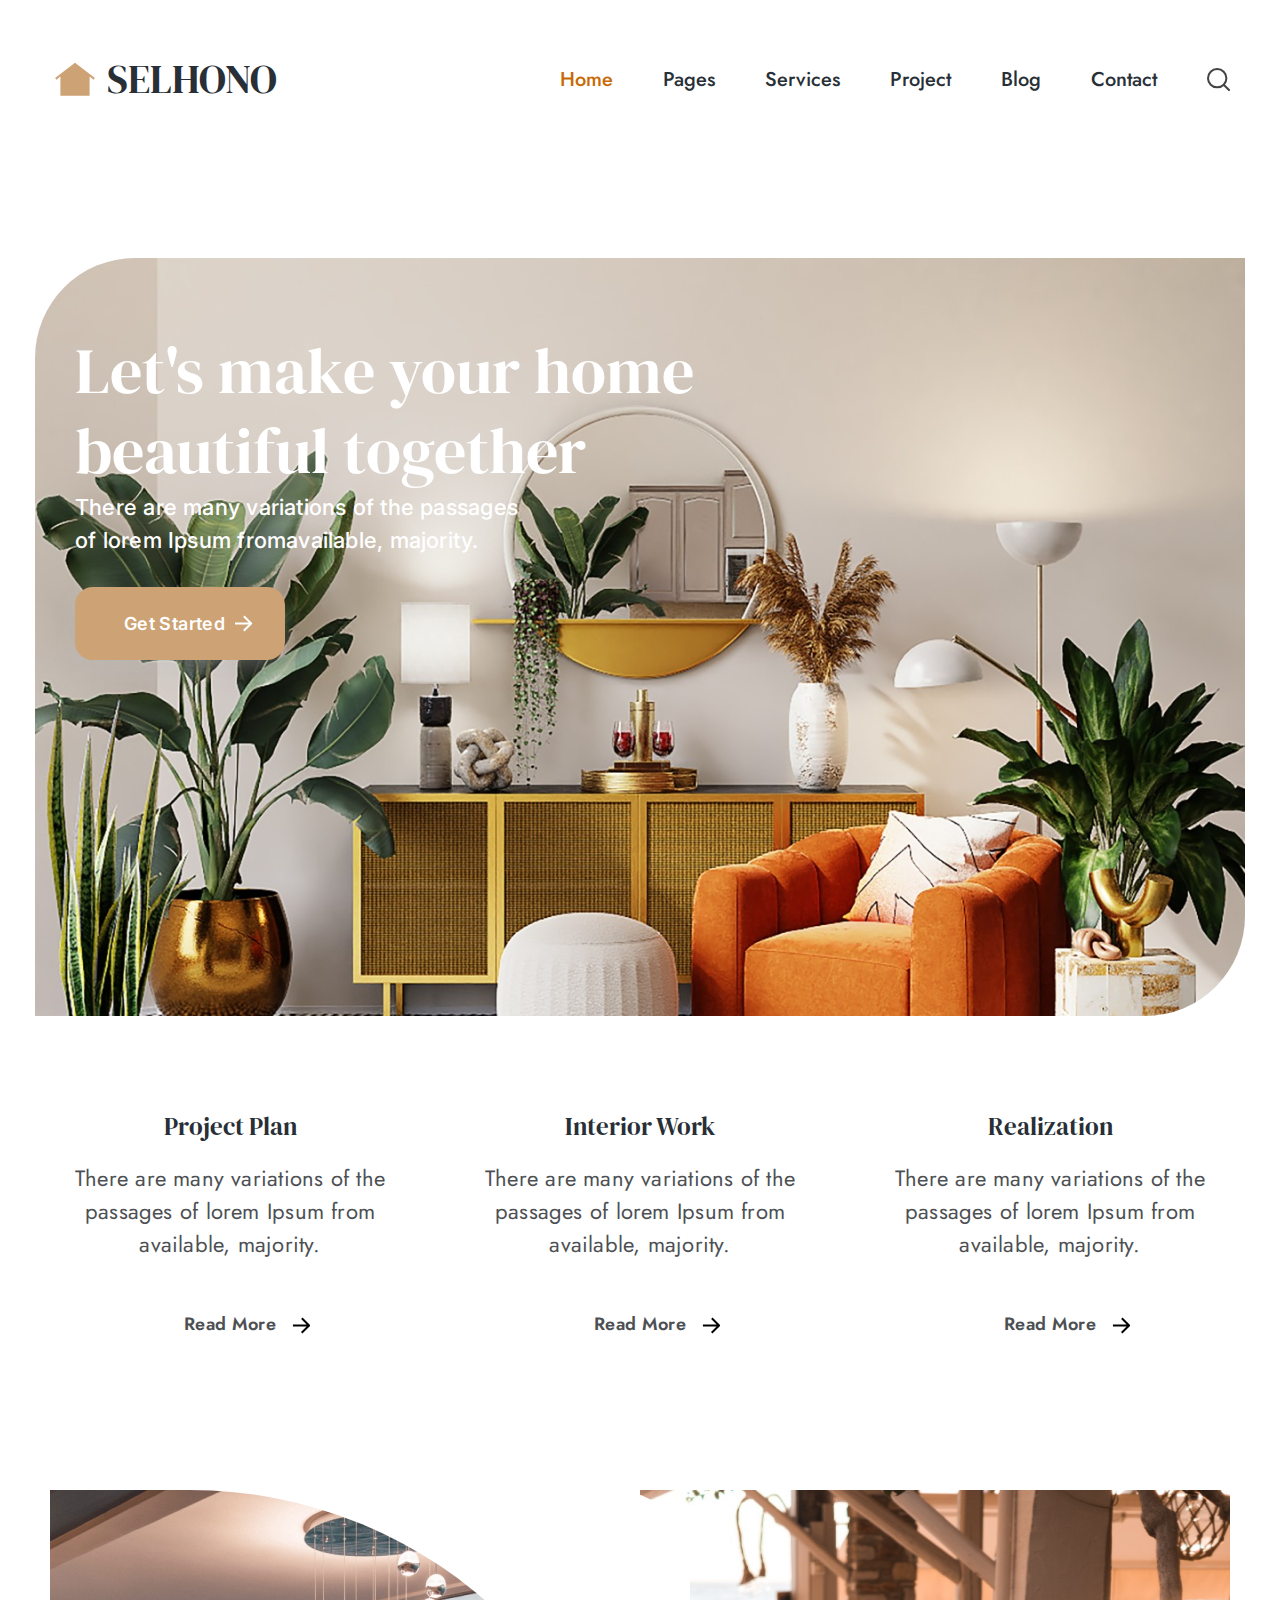
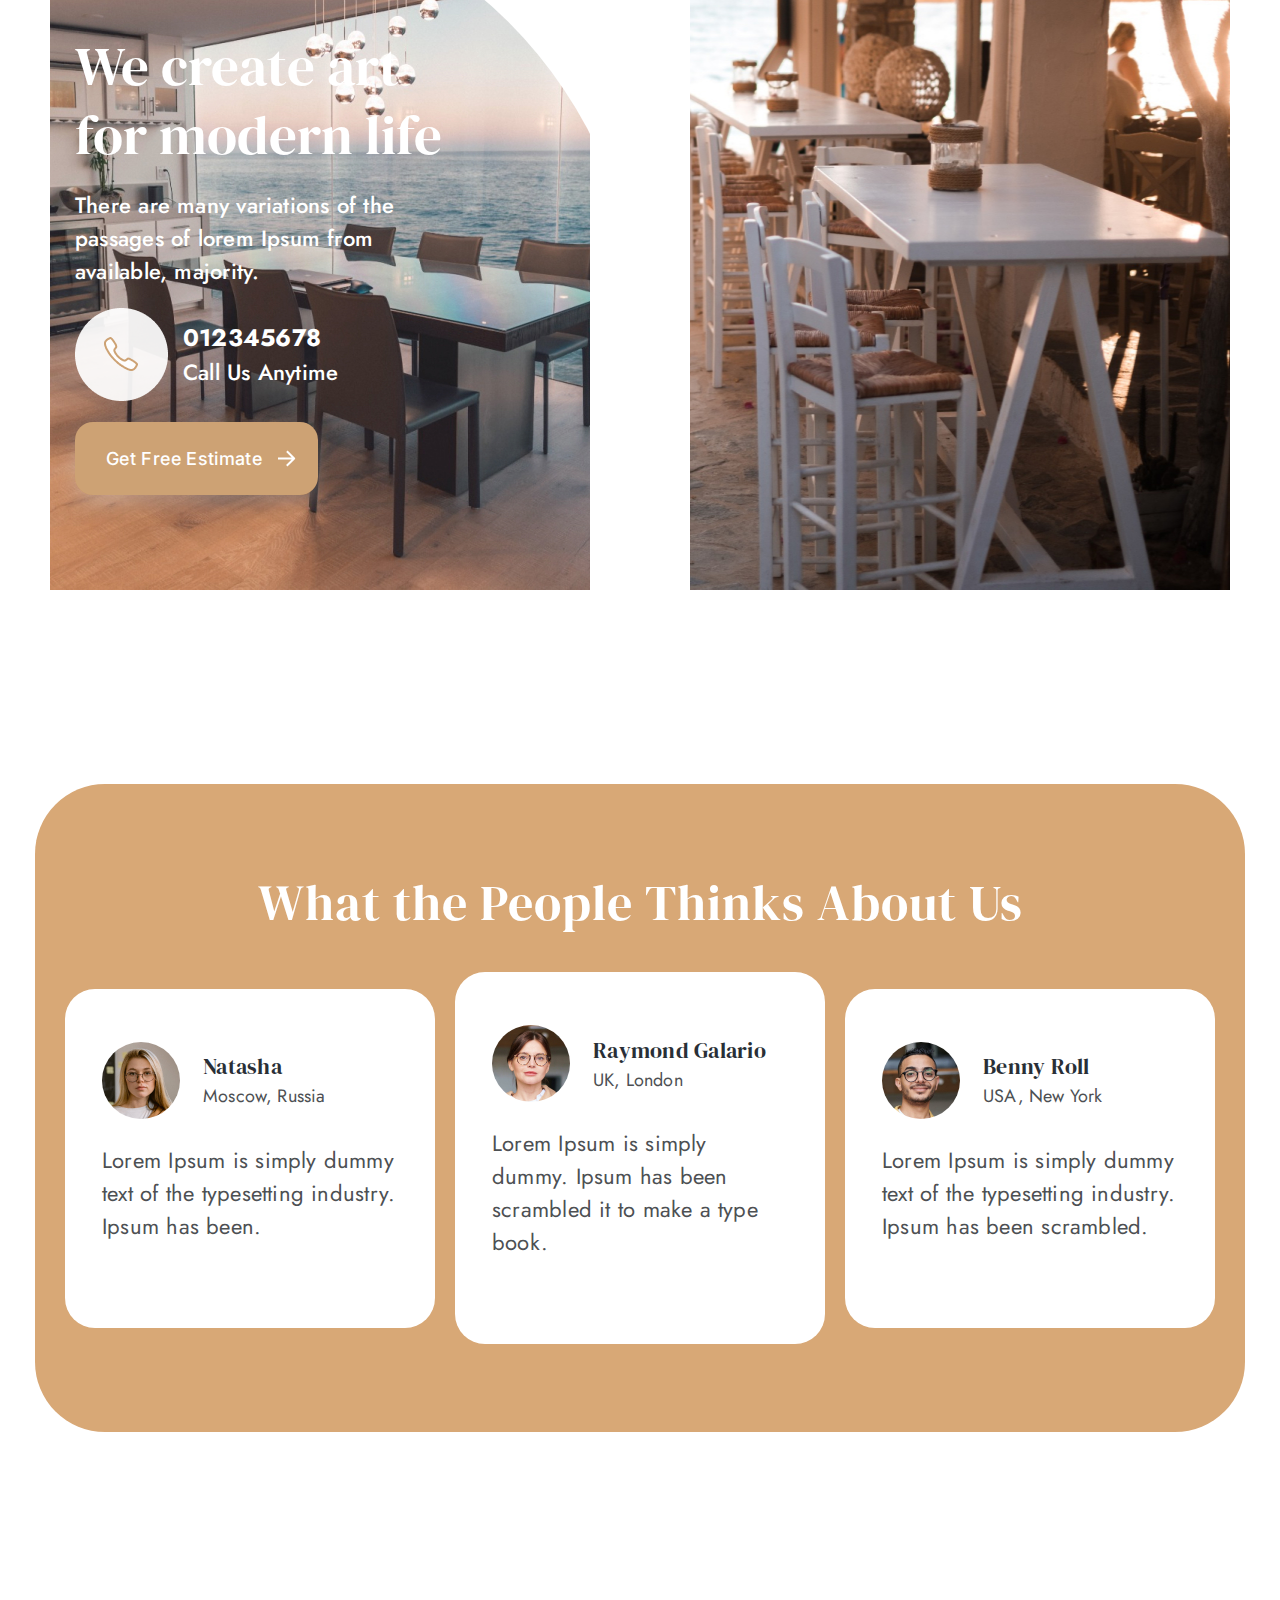
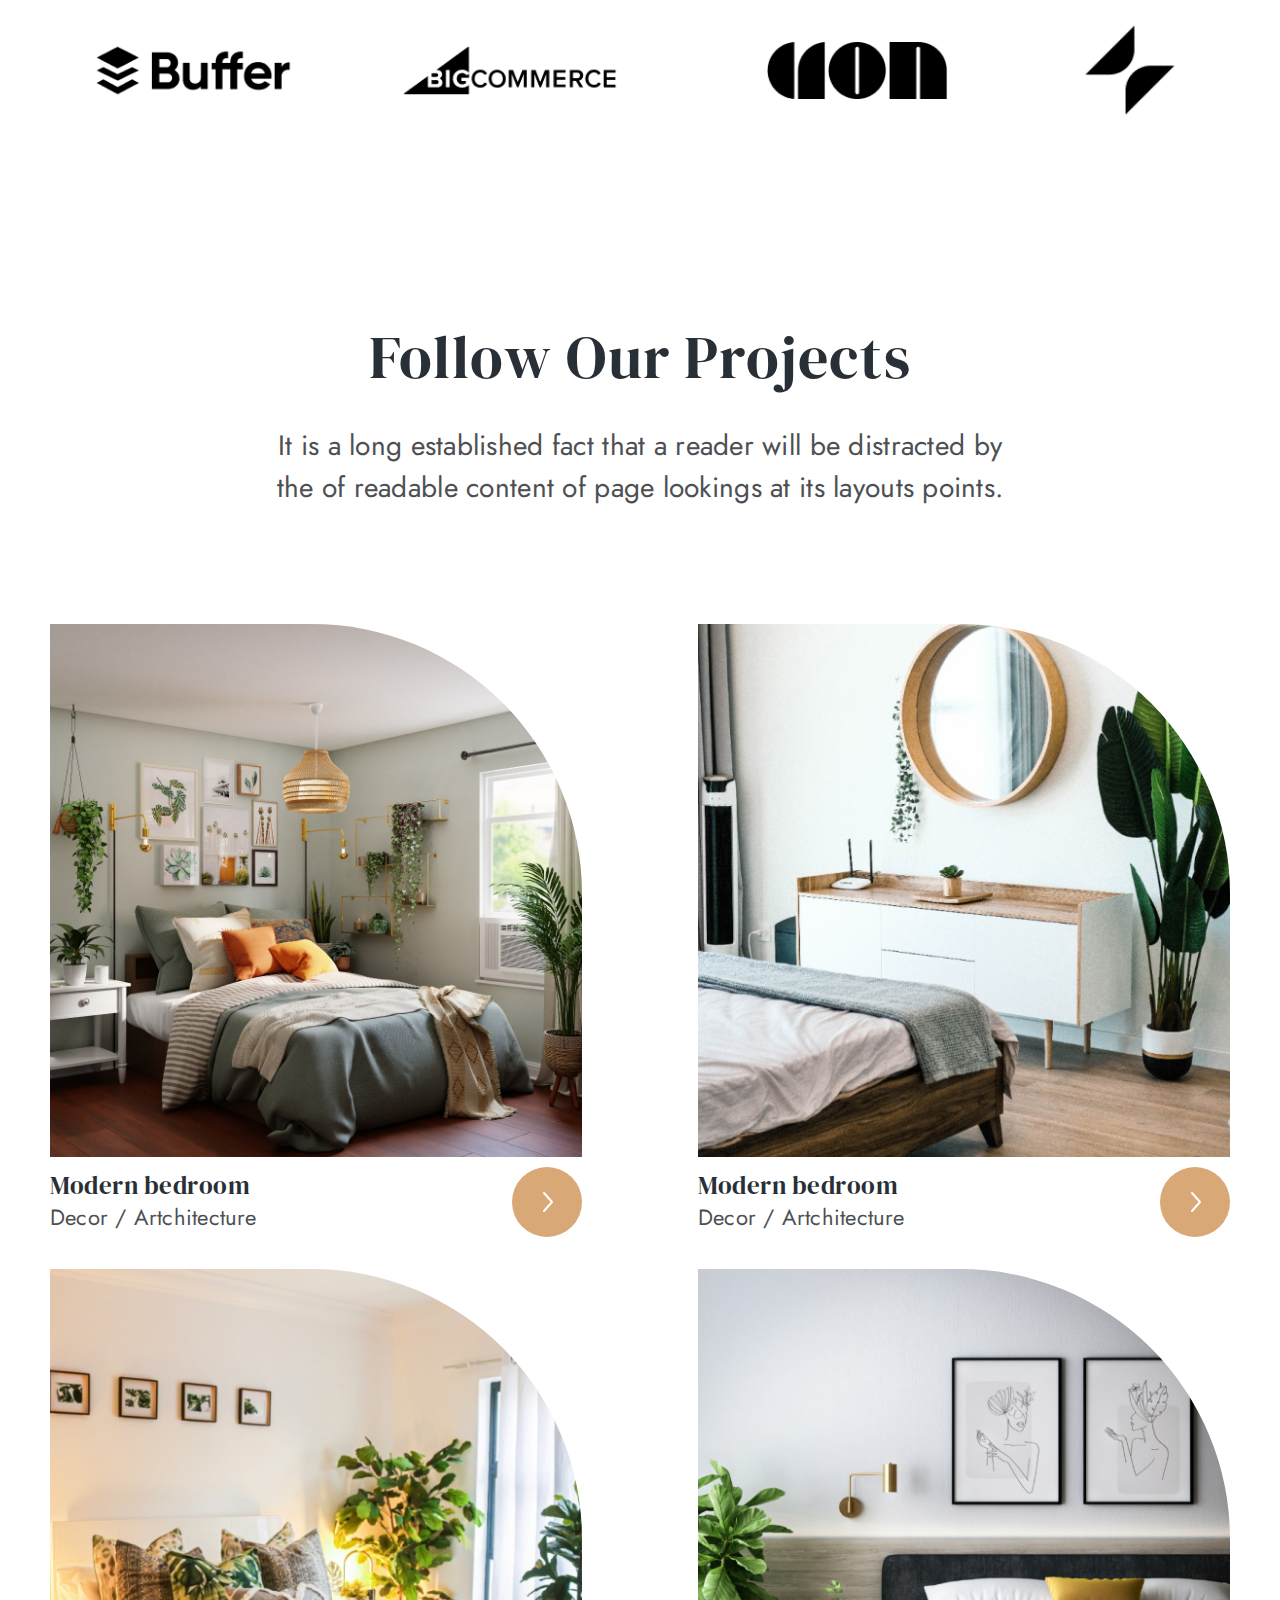
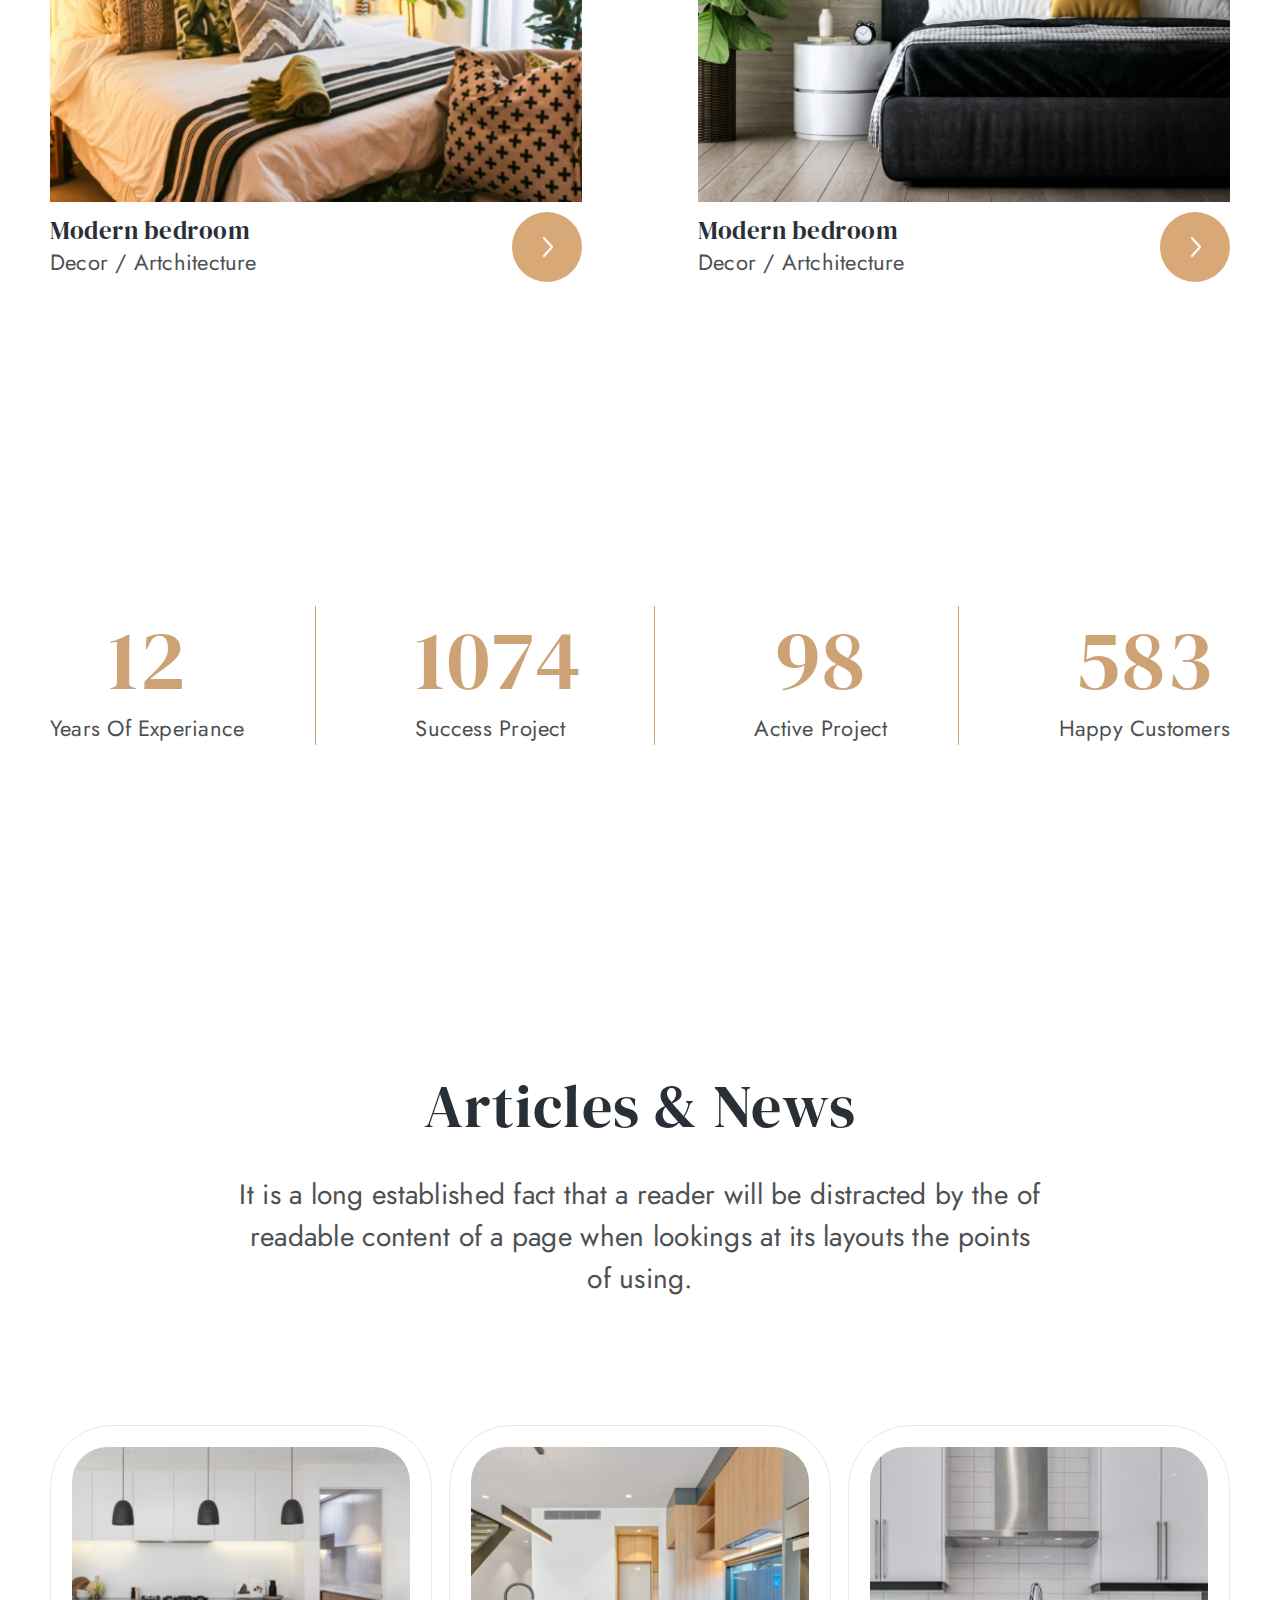
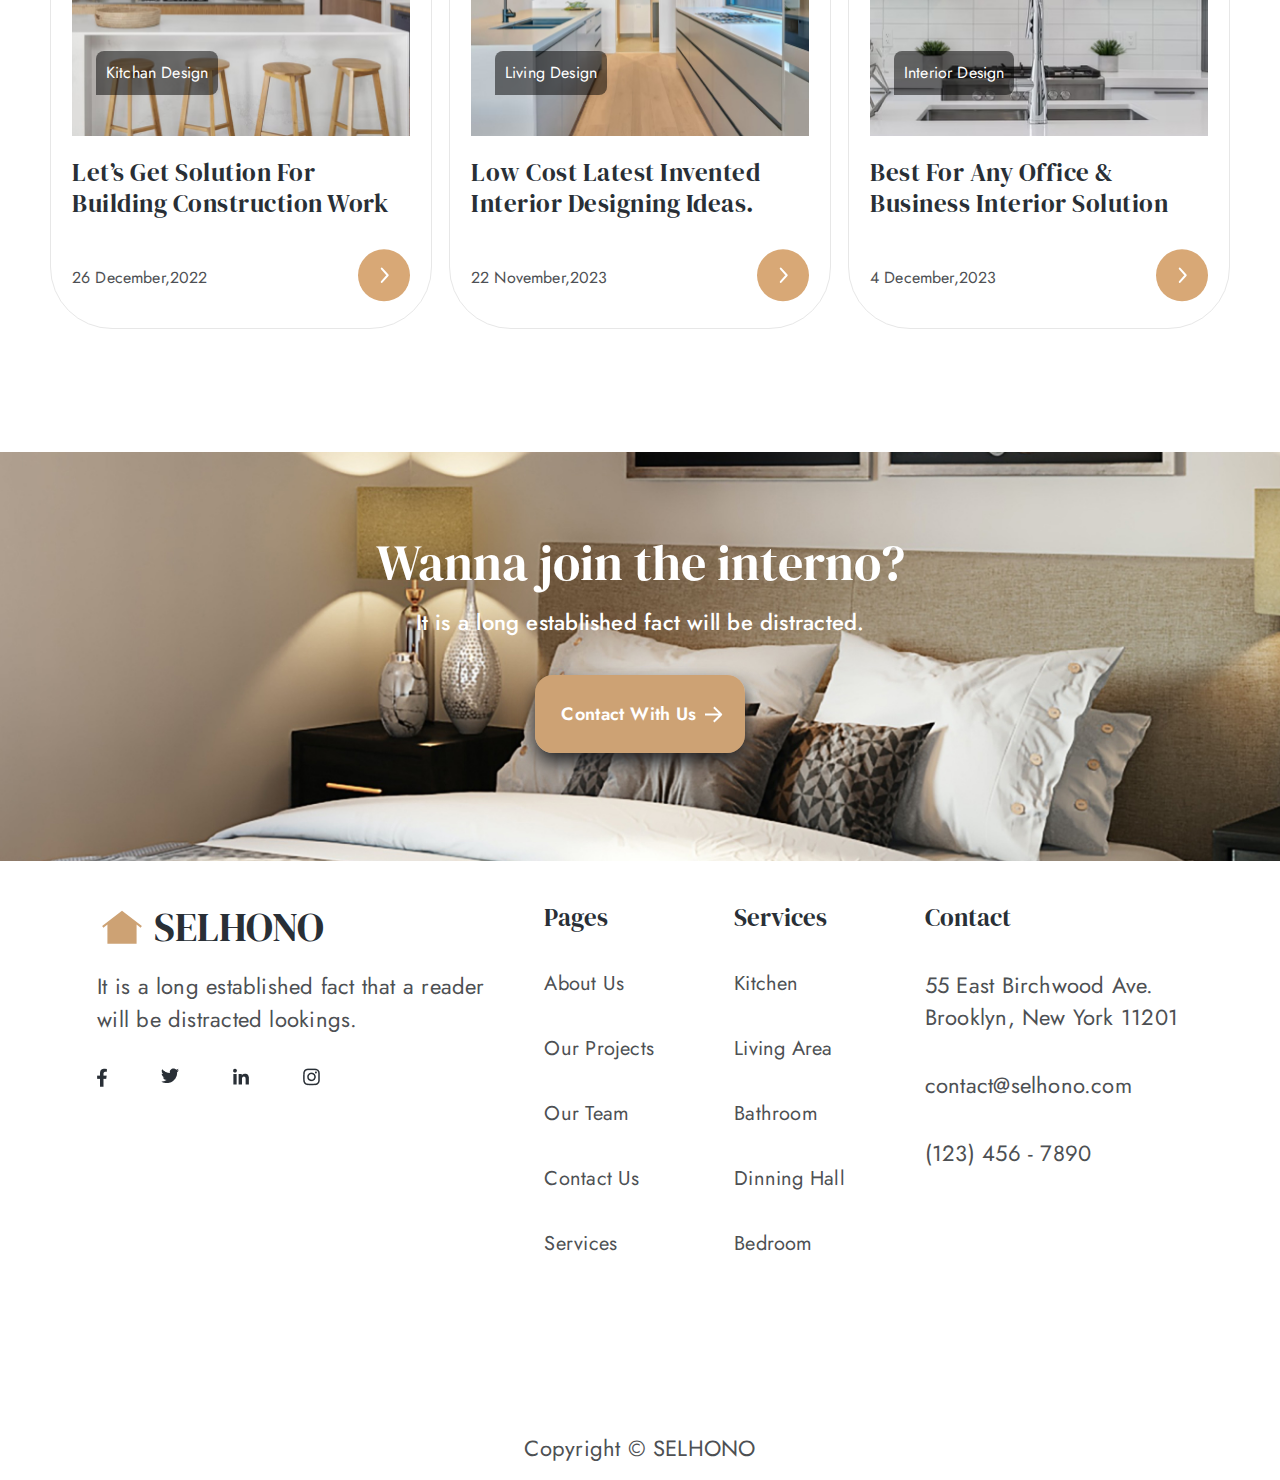
==== selhono/src/index.html @ 2522c333 "SELHONO V4" ====
<!DOCTYPE html>
<html lang="en">
  <head>
    <meta charset="UTF-8" />
    <meta name="viewport" content="width=device-width, initial-scale=1.0" />
    <title>SELHONO | Let's make your home beautiful together</title>
    <link rel="stylesheet" href="./../css/main.css" />
  </head>
  <body>
    <header class="header">
      <div class="header__container">
        <button id="headerBurgerBtn" class="header__burger-menuBtn none">
          <span></span>
          <span></span>
          <span></span>
        </button>
        <div class="header__logo">
          <img
            src="./../img/icons/logo.svg"
            alt="SELHONO"
            class="header__logo-img"
          />
          <h1 class="header__title">SELHONO</h1>
        </div>
        <nav class="header__nav">
          <ul class="header__list">
            <li class="header__item">
              <a href="#" class="header__link currentPage">Home</a>
            </li>
            <li class="header__item">
              <a href="#" class="header__link">Pages</a>
            </li>
            <li class="header__item">
              <a href="#" class="header__link">Services</a>
            </li>
            <li class="header__item">
              <a href="#" class="header__link">Project</a>
            </li>
            <li class="header__item">
              <a href="#" class="header__link">Blog</a>
            </li>
            <li class="header__item">
              <a href="#" class="header__link">Contact</a>
            </li>

            <li class="header__item-search">
              <img
                src="./../img/icons/Search.svg"
                alt="Поиск"
                class="header__item-icon"
              />
            </li>
          </ul>
        </nav>
        <div class="header__burger-menu none" id="headerBurgerMenu">
          <div class="header__burger-inner">
            <ul class="header__burger-list">
              <li class="header__burger-item">
                <a href="#" class="header__burger-link">Home</a>
              </li>
              <li class="header__burger-item">
                <a href="#" class="header__burger-link">Pages</a>
              </li>
              <li class="header__burger-item">
                <a href="#" class="header__burger-link">Services</a>
              </li>
              <li class="header__burger-item">
                <a href="#" class="header__burger-link">Project</a>
              </li>
              <li class="header__burger-item">
                <a href="#" class="header__burger-link">Blog</a>
              </li>
              <li class="header__burger-item">
                <a href="#" class="header__burger-link">Contact</a>
              </li>
              <li class="header__item-search">
                <img
                  src="./../img/icons/Search.svg"
                  alt="Поиск"
                  class="header__item-icon"
                />
              </li>
            </ul>
          </div>
        </div>
      </div>
    </header>
    <main>
      <section class="title">
        <div class="title__container">
          <div class="title_text">
            <h1 class="title__text-title">
              Let's make your home beautiful together
            </h1>
            <p class="title__text-subtitle">
              There are many variations of the passages of lorem Ipsum
              fromavailable, majority.
            </p>
            <a href="#" class="title__text-btn"> Get Started </a>
          </div>
        </div>
      </section>
      <section class="offers">
        <div class="offers__container">
          <ul class="offers__cards">
            <li class="offers__card">
              <div class="offers__card-text">
                <div class="offers__card-title">Project Plan</div>
                <div class="offers__card-description">
                  There are many variations of the passages of lorem Ipsum from
                  available, majority.
                </div>
              </div>
              <p class="offers__card-read">
                <a href="#" class="offers__card-link">Read More</a>
              </p>
            </li>
            <li class="offers__card">
              <div class="offers__card-text">
                <div class="offers__card-title">Interior Work</div>
                <div class="offers__card-description">
                  There are many variations of the passages of lorem Ipsum from
                  available, majority.
                </div>
              </div>
              <p class="offers__card-read">
                <a href="#" class="offers__card-link">Read More</a>
              </p>
            </li>
            <li class="offers__card">
              <div class="offers__card-text">
                <div class="offers__card-title">Realization</div>
                <div class="offers__card-description">
                  There are many variations of the passages of lorem Ipsum from
                  available, majority.
                </div>
              </div>
              <p class="offers__card-read">
                <a href="#" class="offers__card-link">Read More</a>
              </p>
            </li>
          </ul>
        </div>
      </section>
      <section class="modern">
        <div class="modern__container">
          <div class="modern__left">
            <div class="modern__title">We create art for modern life</div>
            <div class="modern__desc">
              There are many variations of the passages of lorem Ipsum from
              available, majority.
            </div>
            <div class="modern__phone">
              <img
                src="./../img/icons/Call.png"
                alt="phone logo"
                class="modern__phone-img"
              />
              <div class="modern__phone-number">
                <p class="modern__phone-num">012345678</p>
                <p class="modern__phone-txt">Call Us Anytime</p>
              </div>
            </div>
            <div class="modern__btn">
              <a href="#" class="modern__link"> Get Free Estimate </a>
            </div>
          </div>
          <div class="modern__right"></div>
        </div>
      </section>
      <section class="reviews">
        <div class="reviews__container">
          <div class="reviews__title">What the People Thinks About Us</div>
          <div class="reviews__cards">
            <div class="reviews__card">
              <div class="reviews__card-title">
                <div class="reviews__card-img">
                  <img src="./../img/users/1.jpg" alt="User" />
                </div>
                <div class="reviews__card-user">
                  <div class="reviews__card-name">Natasha</div>
                  <div class="reviews__card-city">Moscow, Russia</div>
                </div>
              </div>
              <div class="reviews__card-text">
                Lorem Ipsum is simply dummy text of the typesetting industry.
                Ipsum has been.
              </div>
            </div>
            <div class="reviews__card">
              <div class="reviews__card-title">
                <div class="reviews__card-img">
                  <img src="./../img/users/2.jpg" alt="User" />
                </div>
                <div class="reviews__card-user">
                  <div class="reviews__card-name">Raymond Galario</div>
                  <div class="reviews__card-city">UK, London</div>
                </div>
              </div>
              <div class="reviews__card-text">
                Lorem Ipsum is simply dummy. Ipsum has been scrambled it to make
                a type book.
              </div>
            </div>
            <div class="reviews__card">
              <div class="reviews__card-title">
                <div class="reviews__card-img">
                  <img src="./../img/users/3.jpg" alt="User" />
                </div>
                <div class="reviews__card-user">
                  <div class="reviews__card-name">Benny Roll</div>
                  <div class="reviews__card-city">USA, New York</div>
                </div>
              </div>
              <div class="reviews__card-text">
                Lorem Ipsum is simply dummy text of the typesetting industry.
                Ipsum has been scrambled.
              </div>
            </div>
          </div>
        </div>
      </section>
      <section class="partners">
        <div class="partners__container">
          <ul class="partners__list">
            <li class="partners__item">
              <img src="./../img/company/1.png" alt="1" class="partners__img" />
            </li>
            <li class="partners__item">
              <img src="./../img/company/2.png" alt="2" class="partners__img" />
            </li>
            <li class="partners__item">
              <img src="./../img/company/3.png" alt="3" class="partners__img" />
            </li>
            <li class="partners__item">
              <img
                src="./../img/company/4.png"
                alt="4"
                class="partners__img partners-img"
              />
            </li>
          </ul>
        </div>
      </section>
      <section class="projects">
        <div class="projects__container">
          <div class="projects__title">Follow Our Projects</div>
          <div class="projects__desc">
            It is a long established fact that a reader will be distracted by
            the of readable content of page lookings at its layouts points.
          </div>
          <div class="projects__cards">
            <div class="projects__card">
              <img
                src="./../img/projects/1.jpg"
                alt="1 project"
                class="projects__img"
              />
              <div class="projects__card-bottom">
                <div class="projects__card-text">
                  <div class="projects__card-title">Modern bedroom</div>
                  <div class="projects__card-category">
                    Decor / Artchitecture
                  </div>
                </div>
                <a href="#" class="projects__card-link">
                  <img
                    src="./../img/icons/arrow-right-bg.svg"
                    alt=""
                    class="projects__card-arrow"
                  />
                </a>
              </div>
            </div>
            <div class="projects__card">
              <img
                src="./../img/projects/2.jpg"
                alt="2 project"
                class="projects__img"
              />
              <div class="projects__card-bottom">
                <div class="projects__card-text">
                  <div class="projects__card-title">Modern bedroom</div>
                  <div class="projects__card-category">
                    Decor / Artchitecture
                  </div>
                </div>
                <a href="#" class="projects__card-link">
                  <img
                    src="./../img/icons/arrow-right-bg.svg"
                    alt=""
                    class="projects__card-arrow"
                  />
                </a>
              </div>
            </div>
            <div class="projects__card">
              <img
                src="./../img/projects/3.jpg"
                alt="3 project"
                class="projects__img"
              />
              <div class="projects__card-bottom">
                <div class="projects__card-text">
                  <div class="projects__card-title">Modern bedroom</div>
                  <div class="projects__card-category">
                    Decor / Artchitecture
                  </div>
                </div>
                <a href="#" class="projects__card-link">
                  <img
                    src="./../img/icons/arrow-right-bg.svg"
                    alt=""
                    class="projects__card-arrow"
                  />
                </a>
              </div>
            </div>
            <div class="projects__card">
              <img
                src="./../img/projects/4.jpg"
                alt="4 project"
                class="projects__img"
              />
              <div class="projects__card-bottom">
                <div class="projects__card-text">
                  <div class="projects__card-title">Modern bedroom</div>
                  <div class="projects__card-category">
                    Decor / Artchitecture
                  </div>
                </div>
                <a href="#" class="projects__card-link">
                  <img
                    src="./../img/icons/arrow-right-bg.svg"
                    alt=""
                    class="projects__card-arrow"
                  />
                </a>
              </div>
            </div>
          </div>
        </div>
      </section>
      <section class="achivments">
        <div class="achivments__container">
          <div class="achivments__cards">
            <div class="achivments__card">
              <div class="achivments__title">12</div>
              <div class="achivments__description">Years Of Experiance</div>
            </div>
            <div class="achivments__card">
              <div class="achivments__title">1074</div>
              <div class="achivments__description">Success Project</div>
            </div>
            <div class="achivments__card">
              <div class="achivments__title">98</div>
              <div class="achivments__description">Active Project</div>
            </div>
            <div class="achivments__card">
              <div class="achivments__title">583</div>
              <div class="achivments__description">Happy Customers</div>
            </div>
          </div>
        </div>
      </section>
      <section class="news">
        <div class="news__container">
          <div class="news__title">Articles & News</div>
          <div class="news__description">
            It is a long established fact that a reader will be distracted by
            the of readable content of a page when lookings at its layouts the
            points of using.
          </div>
          <div class="news__cards">
            <div class="news__card">
              <div class="news__card-inner">
                <div class="news__card-top">
                  <img
                    src="./../img/news/1.jpg"
                    alt="1 card"
                    class="news__card-img"
                  />
                  <div class="news__card-offer">Kitchan Design</div>
                </div>
                <div class="news__card-title">
                  Let’s Get Solution For Building Construction Work
                </div>
                <div class="news__bottom">
                  <div class="news__bottom-date">26 December,2022</div>
                  <a href="#" class="news__bottom-link">
                    <svg
                      class="news__bottom-arrow"
                      width="52"
                      height="53"
                      viewBox="0 0 52 53"
                      fill="none"
                      xmlns="http://www.w3.org/2000/svg"
                    >
                      <circle cx="26" cy="26.2671" r="26" fill="#D8A876" />
                      <path
                        d="M23.7714 32.9526L29.7143 26.2669L23.7714 19.5812"
                        fill="#D8A876"
                      />
                      <path
                        d="M23.7714 32.9526L29.7143 26.2669L23.7714 19.5812"
                        stroke="white"
                        stroke-width="2"
                        stroke-linecap="round"
                        stroke-linejoin="round"
                      />
                    </svg>
                  </a>
                </div>
              </div>
            </div>
            <div class="news__card">
              <div class="news__card-inner">
                <div class="news__card-top">
                  <img
                    src="./../img/news/2.jpg"
                    alt="2 card"
                    class="news__card-img"
                  />
                  <div class="news__card-offer">Living Design</div>
                </div>
                <div class="news__card-title">
                  Low Cost Latest Invented Interior Designing Ideas.
                </div>
                <div class="news__bottom">
                  <div class="news__bottom-date">22 November,2023</div>
                  <a href="#" class="news__bottom-link">
                    <svg
                      class="news__bottom-arrow"
                      width="52"
                      height="53"
                      viewBox="0 0 52 53"
                      fill="none"
                      xmlns="http://www.w3.org/2000/svg"
                    >
                      <circle cx="26" cy="26.2671" r="26" fill="#D8A876" />
                      <path
                        d="M23.7714 32.9526L29.7143 26.2669L23.7714 19.5812"
                        fill="#D8A876"
                      />
                      <path
                        d="M23.7714 32.9526L29.7143 26.2669L23.7714 19.5812"
                        stroke="white"
                        stroke-width="2"
                        stroke-linecap="round"
                        stroke-linejoin="round"
                      />
                    </svg>
                  </a>
                </div>
              </div>
            </div>
            <div class="news__card">
              <div class="news__card-inner">
                <div class="news__card-top">
                  <img
                    src="./../img/news/3.jpg"
                    alt="3 card"
                    class="news__card-img"
                  />
                  <div class="news__card-offer">Interior Design</div>
                </div>
                <div class="news__card-title">
                  Best For Any Office & Business Interior Solution
                </div>
                <div class="news__bottom">
                  <div class="news__bottom-date">4 December,2023</div>
                  <a href="#" class="news__bottom-link">
                    <svg
                      class="news__bottom-arrow"
                      width="52"
                      height="53"
                      viewBox="0 0 52 53"
                      fill="none"
                      xmlns="http://www.w3.org/2000/svg"
                    >
                      <circle cx="26" cy="26.2671" r="26" fill="#D8A876" />
                      <path
                        d="M23.7714 32.9526L29.7143 26.2669L23.7714 19.5812"
                        fill="#D8A876"
                      />
                      <path
                        d="M23.7714 32.9526L29.7143 26.2669L23.7714 19.5812"
                        stroke="white"
                        stroke-width="2"
                        stroke-linecap="round"
                        stroke-linejoin="round"
                      />
                    </svg>
                  </a>
                </div>
              </div>
            </div>
          </div>
        </div>
      </section>
    </main>
    <footer class="footer">
      <div class="footer__bg">
        <div class="footer__bg-title">Wanna join the interno?</div>
        <div class="footer__bg-description">
          It is a long established fact will be distracted.
        </div>
        <div class="footer__bg-btn">
          <a href="#" class="footer__bg-link">Contact With Us</a>
        </div>
      </div>
      <div class="footer__container">
        <div class="footer__top">
          <div class="footer__logo">
            <div class="header__logo">
              <img
                src="./../img/icons/logo.svg"
                alt="SELHONO"
                class="header__logo-img"
              />
              <h1 class="header__title footer__title">SELHONO</h1>
            </div>
            <div class="footer__logo-desc">
              It is a long established fact that a reader will be distracted
              lookings.
            </div>
            <ul class="footer__logo-list">
              <li class="footer__logo-item">
                <a href="#" class="footer__logo-link"
                  ><img
                    src="./../img/socials/1.png"
                    alt="Facebook"
                    class="footer__logo-social"
                /></a>
              </li>
              <li class="footer__logo-item">
                <a href="#" class="footer__logo-link"
                  ><img
                    src="./../img/socials/2.png"
                    alt="Twitter"
                    class="footer__logo-social"
                /></a>
              </li>
              <li class="footer__logo-item">
                <a href="#" class="footer__logo-link"
                  ><img
                    src="./../img/socials/3.png"
                    alt="in"
                    class="footer__logo-social"
                /></a>
              </li>
              <li class="footer__logo-item">
                <a href="#" class="footer__logo-link"
                  ><img
                    src="./../img/socials/4.png"
                    alt="Instagram"
                    class="footer__logo-social"
                /></a>
              </li>
            </ul>
          </div>
          <div class="footer__navigation">
            <ul class="footer__pages-list footer-list">
              <li class="footer__pages-title foooter-item">Pages</li>
              <li class="footer__pages-item foooter-item">
                <a href="./aboutUs.html" class="footer__pages-link footer-link"
                  >About Us</a
                >
              </li>
              <li class="footer__pages-item foooter-item">
                <a href="#" class="footer__pages-link footer-link"
                  >Our Projects</a
                >
              </li>
              <li class="footer__pages-item foooter-item">
                <a href="#" class="footer__pages-link footer-link">Our Team</a>
              </li>
              <li class="footer__pages-item foooter-item">
                <a href="#" class="footer__pages-link footer-link"
                  >Contact Us</a
                >
              </li>
              <li class="footer__pages-item foooter-item">
                <a href="#" class="footer__pages-link footer-link">Services</a>
              </li>
            </ul>
            <ul class="footer__services-list footer-list">
              <li class="footer__services-title foooter-item">Services</li>
              <li class="footer__services-item foooter-item">
                <a href="" class="footer__services-link footer-link">Kitchen</a>
              </li>
              <li class="footer__services-item foooter-item">
                <a href="" class="footer__services-link footer-link"
                  >Living Area</a
                >
              </li>
              <li class="footer__services-item foooter-item">
                <a href="" class="footer__services-link footer-link"
                  >Bathroom</a
                >
              </li>
              <li class="footer__services-item foooter-item">
                <a href="" class="footer__services-link footer-link"
                  >Dinning Hall</a
                >
              </li>
              <li class="footer__services-item foooter-item">
                <a href="" class="footer__services-link footer-link">Bedroom</a>
              </li>
            </ul>
            <ul class="footer__contact-list">
              <li class="footer__contact-title foooter-item">Contact</li>
              <li class="footer__contact-item foooter-item">
                55 East Birchwood Ave. Brooklyn, New York 11201
              </li>
              <li class="footer__contact-item foooter-item">
                contact@selhono.com
              </li>
              <li class="footer__contact-item foooter-item">
                (123) 456 - 7890
              </li>
            </ul>
          </div>
        </div>
        <div class="footer__copyright">Copyright © SELHONO</div>
      </div>
    </footer>

    <script src="./../js/main.js"></script>
  </body>
</html>
---- selhono/css/main.css ----
/* base */
/* Reset and base styles  */
@import url(https://fonts.googleapis.com/css?family=DM+Serif+Display:regular);
@import url(https://fonts.googleapis.com/css?family=Jost:100,200,300,regular,500,600,700,800,900);
@import url(https://fonts.googleapis.com/css?family=Inter:100,200,300,regular,500,600,700,800,900);
* {
  padding: 0px;
  margin: 0px;
  border: none;
}

*,
*::before,
*::after {
  box-sizing: border-box;
}

html {
  scroll-behavior: smooth;
}

/* Links */
a,
a:link,
a:visited {
  /* color: inherit; */
  text-decoration: none;
  /* display: inline-block; */
}

a:hover {
  /* color: inherit; */
  text-decoration: none;
}

/* Common */
aside,
nav,
footer,
header,
section,
main {
  display: block;
}

h1,
h2,
h3,
h4,
h5,
h6,
p {
  font-size: inherit;
  font-weight: inherit;
}

ul,
ul li {
  list-style: none;
}

img {
  vertical-align: top;
}

img,
svg {
  max-width: 100%;
  height: auto;
}

/* Form */
input,
textarea,
button,
select {
  font-family: inherit;
  font-size: inherit;
  color: inherit;
}

input::-ms-clear {
  display: none;
}

button,
input[type=submit] {
  display: inline-block;
  box-shadow: none;
  background-color: transparent;
  background: none;
  cursor: pointer;
}

input:focus,
input:active,
button:focus,
button:active {
  outline: none;
}

button::-moz-focus-inner {
  padding: 0;
  border: 0;
}

label {
  cursor: pointer;
}

legend {
  display: block;
}

:root {
  --textColor: #292f36;
  --accent: #cda274;
  --pColor: #4d5053;
}

body {
  color: var(--textColor);
}

[class*=__container] {
  max-width: 1210px;
  margin-left: auto;
  margin-right: auto;
  padding: 0 15px;
}

body {
  font-family: "DM Serif Display", sans-serif;
}

.currentPage {
  color: #c76904 !important;
}
.currentPage:hover {
  color: rgba(199, 105, 4, 0.6980392157) !important;
}

.lock {
  overflow: hidden;
}

.none {
  display: none;
}

.input {
  border-bottom: 1px solid black;
  padding: 10px 0;
  color: var(--pColor);
  font-family: "Jost";
  font-size: 30px;
  font-weight: 400;
  line-height: 1.5; /* 45px */
  letter-spacing: 0.3px;
}
.input::-moz-placeholder {
  color: var(--pColor);
  font-family: "Jost";
  font-size: 30px;
  font-weight: 400;
  line-height: 1.5; /* 45px */
  letter-spacing: 0.3px;
}
.input::placeholder {
  color: var(--pColor);
  font-family: "Jost";
  font-size: 30px;
  font-weight: 400;
  line-height: 1.5; /* 45px */
  letter-spacing: 0.3px;
}

.formBtn {
  color: #fff;
  padding: 26px 84px 26px 60px;
  text-align: center;
  font-family: "Jost";
  font-size: 18px;
  font-weight: 600;
  line-height: 1.25; /* 22.5px */
  letter-spacing: 0.36px;
  background-color: var(--textColor);
  border-radius: 18px;
}

/* blocks */
.header {
  padding-top: 54px;
  margin-bottom: clamp(1.875rem, -0.943rem + 14.09vw, 9.625rem);
}
.header__container {
  display: flex;
  align-items: center;
  justify-content: space-between;
}
@media (max-width: 650px) {
  .header__burger-menuBtn {
    height: 25px;
    width: 40px;
    display: flex;
    justify-content: space-between;
    flex-direction: column;
    order: 2;
  }
  .header__burger-menuBtn span {
    background-color: black;
    height: 3px;
    width: 100%;
  }
}
.header__logo {
  display: flex;
  align-items: center;
  gap: 7px;
}
@media (max-width: 650px) {
  .header__logo {
    margin-right: auto;
  }
}
.header__title {
  font-size: 40px;
  font-weight: 400;
  line-height: 1.25; /* 50px */
}
@media (max-width: 900px) {
  .header__title {
    display: none;
  }
}
@media (max-width: 650px) {
  .header__title {
    display: block;
  }
}
.header__logo-link {
  display: flex;
  align-items: center;
  gap: 7px;
  color: var(--textColor);
}
.header__list {
  display: flex;
  align-items: center;
  gap: clamp(1rem, 0.227rem + 3.86vw, 3.125rem);
}
@media (max-width: 650px) {
  .header__list {
    display: none;
  }
}
.header__link {
  color: var(--textColor);
  font-family: "Jost";
  font-size: 20px;
  font-weight: 500;
  line-height: 1.25;
  transition: color 0.2s;
}
.header__link:hover {
  color: rgba(41, 47, 54, 0.6705882353);
}
.header__link:active {
  color: #1c1e22;
}
.header__link:focus {
  color: rgba(41, 47, 54, 0.6705882353);
  border: none;
}

.header__burger-menu {
  z-index: 5;
  position: absolute;
  left: 0;
  top: 0;
  background-color: var(--accent);
  padding: 0;
  height: 100vh;
  transform: translateX(-100%);
  transition: transform 0.3s ease-in;
}
@media (max-width: 650px) {
  .header__burger-menu {
    display: block;
  }
}
.header__burger-active {
  transform: translateX(0);
}
.header__burger-inner {
  height: 80%;
}
.header__burger-list {
  padding: 50px;
  height: 100%;
  display: flex;
  align-items: center;
  justify-content: space-between;
  flex-direction: column;
}
.header__burger-link {
  color: var(--textColor);
  font-family: "Jost";
  font-size: 20px;
  font-weight: 500;
  line-height: 1.25;
  transition: color 0.2s;
}
.header__burger-link:hover {
  color: rgb(54, 54, 54);
}

.title_text {
  padding: 73px 25px;
  max-width: 700px;
}
@media (max-width: 395px) {
  .title_text {
    padding-top: 50%;
  }
}
.title__container {
  background-image: url("/selhono/img/images/title-bg.png");
  background-size: cover;
  background-repeat: no-repeat;
  height: 758px;
  background-color: #999;
  border-radius: 100px 0;
}
@media (max-width: 495px) {
  .title__container {
    background-position: right;
  }
}
.title__text-title {
  color: #fff;
  font-size: clamp(3rem, 2.636rem + 1.82vw, 4rem);
  font-weight: 400;
  line-height: 1.25; /* 81.25px */
}
@media (max-width: 395px) {
  .title__text-title {
    font-size: 36px;
  }
}
.title__text-subtitle {
  max-width: 470px;
  color: #fff;
  font-family: Inter;
  font-size: clamp(1rem, 0.864rem + 0.68vw, 1.375rem);
  font-weight: 500;
  line-height: 1.5; /* 33px */
  letter-spacing: 0.22px;
  padding-bottom: 56px;
}
.title__text-btn {
  padding: 26px 60px 26px 49px;
  border-radius: 18px;
  background-color: var(--accent);
  position: relative;
  box-shadow: 0px 10px 20px 0px rgba(192, 192, 192, 0.35);
  color: #fff;
  text-align: center;
  font-family: Inter;
  font-size: 18px;
  font-weight: 600;
  line-height: 1.25; /* 22.5px */
  letter-spacing: 0.36px;
  transition: all 0.2s;
}
.title__text-btn::before {
  content: "";
  position: absolute;
  background-image: url("/selhono/img/icons/arrow-right.svg");
  width: 50px;
  height: 50px;
  right: 0;
  bottom: -5px;
  background-size: auto;
  background-repeat: no-repeat;
}
.title__text-btn:hover {
  background-color: #ccaa86;
}
.title__text-btn:active {
  background-color: #d8a874;
}
.title__text-btn:focus {
  background-color: #ccaa86;
  border-color: #d8a874;
}

.offers {
  margin-top: 95px;
}
.offers__cards {
  display: flex;
  align-items: center;
  justify-content: space-between;
}
@media (max-width: 992px) {
  .offers__cards {
    flex-wrap: wrap;
    justify-content: center;
    gap: 50px;
  }
}
.offers__card-title {
  text-align: center;
  font-size: 25px;
  font-style: normal;
  font-weight: 400;
  line-height: 125%; /* 31.25px */
}
.offers__card-description {
  padding-top: 20px;
  padding-bottom: 52px;
  color: var(--pColor);
  text-align: center;
  font-family: "Jost";
  font-size: 22px;
  font-weight: 400;
  line-height: 1.5; /* 33px */
  letter-spacing: 0.22px;
  max-width: 360px;
}
@media (max-width: 780px) {
  .offers__card-description {
    padding-bottom: 10px;
  }
}
.offers__card-read {
  text-align: center;
}
.offers__card-link {
  color: var(--pColor);
  font-family: "Jost";
  font-size: 18px;
  font-weight: 600;
  line-height: 1.25; /* 22.5px */
  letter-spacing: 0.36px;
  position: relative;
}
.offers__card-link::after {
  content: "";
  position: absolute;
  background-image: url("/selhono/img/icons/arrow-right-black.svg");
  width: 20px;
  height: 20px;
  right: -36px;
  bottom: 0;
  background-size: auto;
  background-repeat: no-repeat;
}
.offers__card-link:hover {
  color: #787b7e;
}
.offers__card-link:active {
  color: black;
}
.offers__card-link:focus {
  color: #787b7e;
}

.modern {
  margin-top: 154px;
  position: relative;
}
.modern__container {
  display: flex;
  align-items: center;
  justify-content: space-between;
}
@media (max-width: 940px) {
  .modern__container {
    flex-direction: column;
  }
}
.modern__left {
  background-color: #999;
  background-image: url("/selhono/img/images/modern1.jpg");
  width: 50%;
  height: 700px;
  border-radius: 0px 450px 0px 0px;
  background-position: center right; /* x y */
  background-size: cover;
  background-repeat: no-repeat;
  padding-top: 142px;
  padding-left: 25px;
}
@media (max-width: 940px) {
  .modern__left {
    max-width: 100%;
    width: 100%;
  }
}
@media (max-width: 525px) {
  .modern__left {
    border-radius: 0px 250px 0px 0px;
    padding-top: 200px;
  }
}
@media (max-width: 320px) {
  .modern__left {
    padding-left: 5px;
    padding-right: 5px;
  }
}
.modern__title {
  color: #fff;
  font-size: clamp(2.5rem, -2.188rem + 7.5vw, 3.438rem);
  font-weight: 400;
  line-height: 1.25; /* 68.75px */
  max-width: 368px;
}
@media (max-width: 940px) {
  .modern__title {
    font-size: clamp(2rem, 1.477rem + 2.61vw, 3.438rem);
  }
}
.modern__desc {
  color: #fff;
  font-family: "Jost";
  font-size: clamp(1.125rem, -0.125rem + 2vw, 1.375rem);
  font-weight: 500;
  line-height: 1.5; /* 33px */
  letter-spacing: 0.22px;
  max-width: 324px;
  padding: 20px 0;
}
@media (max-width: 940px) {
  .modern__desc {
    font-size: clamp(1.25rem, 1.114rem + 0.68vw, 1.625rem);
  }
}
.modern__phone {
  display: flex;
  align-items: center;
  gap: 15px;
}
.modern__phone-num {
  color: #fff;
  font-family: "Jost";
  font-size: 24px;
  font-weight: 700;
  line-height: 1.5; /* 36px */
  letter-spacing: 0.24px;
}
.modern__phone-txt {
  color: #fff;
  font-family: "Jost";
  font-size: 22px;
  font-weight: 500;
  line-height: 1.5; /* 33px */
  letter-spacing: 0.22px;
}
.modern__btn {
  margin-top: 47px;
}
.modern__link {
  color: #fff;
  text-align: center;
  font-family: "Inter";
  font-size: 18px;
  font-weight: 500;
  line-height: 1.25; /* 22.5px */
  letter-spacing: 0.36px;
  border-radius: 18px;
  background-color: var(--accent);
  padding: 26px 56px 26px 31px;
  box-shadow: 0px 10px 20px 0px rgba(192, 192, 192, 0.35);
  position: relative;
  transition: all 0.2s;
}
.modern__link::after {
  content: "";
  position: absolute;
  background-image: url("/selhono/img/icons/arrow-right.svg");
  width: 30px;
  height: 30px;
  right: 10px;
  bottom: 15px;
  background-size: auto;
  background-repeat: no-repeat;
}
.modern__link:hover {
  background-color: #ccaa86;
}
.modern__link:active {
  background-color: #d8a874;
}
.modern__link:focus {
  background-color: #ccaa86;
}
.modern__right {
  background-color: #999;
  background-image: url("/selhono/img/images/modern2.jpg");
  width: 50%;
  height: 700px;
  background-position: 90% top; /* x y */
  background-size: cover;
  background-repeat: no-repeat;
}
@media (max-width: 940px) {
  .modern__right {
    display: none;
  }
}
.modern::before {
  content: "";
  position: absolute;
  height: 700px;
  left: 50%;
  top: 50%;
  transform: translate(-50%, -50%);
  width: 100px;
  background-color: #fff;
  border-radius: 150px 500px 0px 0px;
  background-position: 20px 10px; /* x y */
  background-size: auto;
  background-repeat: no-repeat;
}
@media (max-width: 940px) {
  .modern::before {
    display: none;
  }
}

.reviews {
  margin-top: 194px;
}
.reviews__container {
  background-color: #d8a876;
  border-radius: 70px;
  padding: 88px 30px;
}
@media (max-width: 902px) {
  .reviews__container {
    border-radius: 0;
  }
}
@media (max-width: 475px) {
  .reviews__container {
    padding: 88px 5px;
  }
}
.reviews__title {
  color: #fff;
  text-align: center;
  font-size: clamp(2rem, 1.591rem + 2.05vw, 3.125rem);
  font-weight: 400;
  line-height: 1.25; /* 62.5px */
  letter-spacing: 1px;
}
.reviews__cards {
  display: flex;
  align-items: center;
  justify-content: space-between;
  margin-top: 38px;
  gap: 15px;
}
@media (max-width: 902px) {
  .reviews__cards {
    flex-wrap: wrap;
    justify-content: center;
  }
}
.reviews__card {
  background-color: #fff;
  max-width: 370px;
  border-radius: 30px;
  padding: 53px 37px 85px;
}
@media (max-width: 816px) {
  .reviews__card {
    max-width: 700px;
  }
}
.reviews__card-title {
  display: flex;
  align-items: center;
  gap: 23px;
}
.reviews__card-img img {
  border-radius: 50%;
  min-height: 40px;
  min-width: 40px;
}
.reviews__card-name {
  color: #292f36;
  font-size: 22px;
  font-weight: 400;
  line-height: 1.5; /* 37.5px */
  letter-spacing: 0.25px;
}
.reviews__card-city {
  color: var(--pColor);
  font-family: "Jost";
  font-size: 18px;
  font-weight: 400;
  line-height: 1.5;
  letter-spacing: 0.18px;
}
.reviews__card-text {
  padding-top: 25px;
  color: var(--pColor);
  font-family: "Jost";
  font-size: 22px;
  font-weight: 400;
  line-height: 1.5; /* 33px */
  letter-spacing: 0.22px;
}

.partners {
  margin-top: 188px;
}
.partners__list {
  display: flex;
  align-items: center;
  justify-content: space-between;
  overflow: auto;
}
.partners__img {
  min-width: 200px;
}

.partners-img {
  height: 100px;
  -o-object-fit: contain;
     object-fit: contain;
}

.projects {
  margin-top: clamp(9.375rem, 8.239rem + 5.68vw, 12.5rem);
}
.projects__title {
  text-align: center;
  font-size: clamp(2rem, 1.364rem + 3.18vw, 3.75rem);
  font-weight: 400;
  line-height: 1.25; /* 75px */
  letter-spacing: 1.2px;
}
.projects__desc {
  color: var(--pColor);
  text-align: center;
  font-family: "Jost";
  font-size: clamp(1.25rem, 1.068rem + 0.91vw, 1.75rem);
  font-weight: 400;
  line-height: 1.5; /* 42px */
  letter-spacing: 0.28px;
  max-width: 737px;
  margin-left: auto;
  margin-right: auto;
  padding-top: 30px;
}
.projects__cards {
  margin-top: clamp(5.313rem, 4.631rem + 3.41vw, 7.188rem);
  display: grid;
  grid-template-columns: repeat(2, 1fr);
  gap: 32px 116px;
}
@media (max-width: 850px) {
  .projects__cards {
    grid-template-columns: 1fr;
  }
}
.projects__card {
  border-radius: 0px 270px 0px 0px;
  min-width: 350px;
}
@media (max-width: 850px) {
  .projects__card {
    min-width: 0;
  }
}
.projects__img {
  border-radius: 0px 270px 0px 0px;
  width: 100%;
}
.projects__card-bottom {
  margin-top: 10px;
  display: flex;
  align-items: center;
  justify-content: space-between;
}
.projects__card-title {
  font-size: 25px;
  font-weight: 400;
  line-height: 1.25; /* 31.25px */
  letter-spacing: 0.5px;
}
@media (max-width: 390px) {
  .projects__card-title {
    font-size: 20px;
  }
}
.projects__card-category {
  color: var(--pColor);
  font-family: "Jost";
  font-size: 22px;
  font-weight: 400;
  line-height: 1.5; /* 33px */
  letter-spacing: 0.22px;
}
@media (max-width: 390px) {
  .projects__card-category {
    font-size: 16px;
  }
}
.projects__card-arrow {
  cursor: pointer;
  transition: scale 0.2s;
}
@media (max-width: 390px) {
  .projects__card-arrow {
    width: 50px;
  }
}
.projects__card-arrow:hover {
  scale: 1.1;
}
.projects__card-arrow:active {
  scale: 0.9;
}
.projects__card-arrow:focus {
  scale: 1.1;
}

.achivments {
  margin-top: clamp(9.375rem, 5.42rem + 19.77vw, 20.25rem);
  margin-bottom: clamp(9.375rem, 5.42rem + 19.77vw, 20.25rem);
}
.achivments__cards {
  display: flex;
  align-content: center;
  justify-content: space-between;
  gap: 50px;
  flex-wrap: wrap;
}
@media (max-width: 1000px) {
  .achivments__cards {
    justify-content: center;
  }
}
.achivments__card:not(:last-child) {
  border-right: 1px solid var(--accent);
  padding-right: 6%;
}
@media (max-width: 725px) {
  .achivments__card:not(:last-child) {
    border: none;
  }
}
.achivments__title {
  text-align: center;
  color: var(--accent);
  font-size: clamp(3.125rem, 2.33rem + 3.98vw, 5.313rem);
  font-weight: 400;
  line-height: 1.25; /* 106.25px */
  letter-spacing: 1.7px;
}
.achivments__description {
  color: var(--pColor);
  font-family: "Jost";
  font-size: 22px;
  font-weight: 400;
  line-height: 1.5; /* 33px */
  letter-spacing: 0.22px;
}

.news__title {
  text-align: center;
  font-size: clamp(2rem, 1.364rem + 3.18vw, 3.75rem);
  font-weight: 400;
  line-height: 1.25; /* 75px */
  letter-spacing: 1.2px;
  margin-bottom: 30px;
}
.news__description {
  color: var(--pColor);
  text-align: center;
  font-family: "Jost";
  font-size: clamp(1.25rem, 1.068rem + 0.91vw, 1.75rem);
  font-weight: 400;
  line-height: 1.5; /* 42px */
  letter-spacing: 0.28px;
  max-width: 811px;
  margin-left: auto;
  margin-right: auto;
}
.news__cards {
  margin-top: 125px;
  display: flex;
  align-items: center;
  justify-content: space-between;
  flex-wrap: wrap;
}
@media (max-width: 1175px) {
  .news__cards {
    justify-content: center;
    gap: clamp(0rem, -0.455rem + 2.27vw, 1.25rem);
  }
}
.news__card {
  max-width: 382px;
  max-height: 520px;
  border: 1px solid #e7e7e7;
  border-radius: 62px;
  cursor: pointer;
  transition: all 0.2s ease-in;
}
.news__card:hover {
  background-color: #f4f0ec;
}
.news__card-inner {
  padding: 21px;
}
.news__card-top {
  position: relative;
}
.news__card-img {
  max-width: 100%;
  border-radius: 35px 35px 0px 0px;
}
.news__card-offer {
  padding: 10px;
  position: absolute;
  bottom: 41px;
  left: 24px;
  background-color: rgba(0, 0, 0, 0.5);
  border-radius: 8px 8px 8px 0px;
  color: #fff;
  font-family: "Jost";
  font-size: 16px;
  font-weight: 400;
  line-height: 1.5; /* 24px */
  letter-spacing: 0.16px;
  text-transform: capitalize;
}
@media (max-width: 345px) {
  .news__card-offer {
    font-size: 13px;
    padding: 5px;
    bottom: 30px;
  }
}
.news__card-title {
  padding-top: 21px;
  font-size: 25px;
  font-weight: 400;
  line-height: 1.25; /* 31.25px */
  letter-spacing: 0.5px;
}
.news__bottom {
  padding-top: 30px;
  display: flex;
  align-items: center;
  justify-content: space-between;
}
.news__bottom-date {
  color: var(--pColor);
  font-family: "Jost";
  font-size: 16px;
  font-weight: 400;
  line-height: 1.5; /* 24px */
  letter-spacing: 0.16px;
  text-transform: capitalize;
}
.news__bottom-arrow {
  transition: all 0.2s;
}
.news__bottom-arrow:hover {
  scale: 1.1;
}
.news__bottom-arrow:active {
  scale: 0.9;
}
.news__bottom-arrow:focus {
  scale: 1.1;
}

.footer {
  margin-top: 123px;
}
.footer__bg {
  padding: 80px 0 136px;
  background-color: #999;
  background-image: url("/selhono/img/images/footer-bg.jpg");
  background-position: center center; /* x y */
  background-size: cover;
  background-repeat: no-repeat;
}
.footer__bg-title {
  color: #fff;
  text-align: center;
  font-size: clamp(2rem, 1.591rem + 2.05vw, 3.125rem);
  font-weight: 400;
  line-height: 1.25; /* 62.5px */
  margin-bottom: 11px;
}
.footer__bg-description {
  margin-bottom: 64px;
  color: #fff;
  text-align: center;
  font-family: "Jost";
  font-size: clamp(1.125rem, 1.034rem + 0.45vw, 1.375rem);
  font-weight: 500;
  line-height: 1.5; /* 33px */
  letter-spacing: 0.22px;
}
.footer__bg-btn {
  text-align: center;
}
.footer__bg-link {
  color: #fff;
  text-align: center;
  font-family: "Jost";
  font-size: 18px;
  font-weight: 600;
  line-height: 1.25; /* 22.5px */
  letter-spacing: 0.36px;
  padding: 26px 48px 26px 26px;
  background-color: var(--accent);
  border-radius: 18px;
  box-shadow: 0px 10px 20px 0px #1f2022;
  position: relative;
}
.footer__bg-link::after {
  content: "";
  position: absolute;
  background-image: url("/selhono/img/icons/arrow-right.svg");
  width: 30px;
  height: 30px;
  right: 10px;
  top: 40%;
  background-size: auto;
  background-repeat: no-repeat;
}
.footer__bg-link:hover {
  background-color: #ccaa86;
}
.footer__bg-link:active {
  background-color: #d8a874;
}
.footer__bg-link:focus {
  background-color: #ccaa86;
}

.footer__container {
  padding-top: 41px;
  padding-bottom: 15px;
}
.footer__top {
  display: flex;
  justify-content: space-evenly;
  flex-wrap: wrap;
}
.footer__logo {
  max-width: 400px;
}
@media (max-width: 1055px) {
  .footer__logo {
    margin-bottom: 60px;
  }
}
@media (max-width: 580px) {
  .footer__logo {
    display: flex;
    align-items: center;
    text-align: center;
    flex-direction: column;
  }
}
@media (max-width: 900px) {
  .footer__title {
    display: block;
  }
}
.footer__logo-desc {
  padding-top: 18px;
  padding-bottom: 32px;
  color: var(--pColor);
  font-family: "Jost";
  font-size: 22px;
  font-weight: 400;
  line-height: 1.5; /* 33px */
  letter-spacing: 0.22px;
}
.footer__logo-list {
  display: flex;
  align-items: center;
  gap: 54px;
}
.footer__navigation {
  display: flex;
  gap: 80px;
  flex-wrap: wrap;
}
@media (max-width: 665px) {
  .footer__navigation {
    gap: 30px;
    justify-content: center;
  }
}
.footer__pages-title, .footer__services-title, .footer__contact-title {
  color: #292f36;
  font-size: 25px;
  font-weight: 400;
  line-height: 1.25; /* 31.25px */
}
.footer__contact-list {
  max-width: 258px;
}
.footer__contact-item {
  color: var(--pColor);
  font-family: "Jost";
  font-size: 22px;
  font-style: normal;
  font-weight: 400;
  letter-spacing: 0.22px;
}
.footer__copyright {
  margin-top: 138px;
  text-align: center;
  color: var(--pColor);
  font-family: "Jost";
  font-size: 22px;
  font-style: normal;
  font-weight: 400;
  line-height: 1.5; /* 33px */
  letter-spacing: 0.22px;
}

@media (max-width: 580px) {
  .header__logo {
    margin-left: auto;
    margin-right: auto;
  }
}
.foooter-item {
  margin-bottom: 36px;
}

.footer-link {
  color: var(--pColor);
  font-family: "Jost";
  font-size: 20px;
  font-style: normal;
  font-weight: 400;
  letter-spacing: 0.22px;
}
.footer-link:hover {
  color: #787b7e;
}
.footer-link:active {
  color: black;
}
.footer-link:focus {
  color: #787b7e;
}

.header__aboutUs {
  padding-bottom: 66px;
  margin-bottom: 0;
}

.design__container {
  max-width: 100%;
  margin-left: auto;
  margin-right: auto;
  padding: 0;
  position: relative;
}
.design__title {
  position: absolute;
  left: 50%;
  top: 60%;
  transform: translate(-50%, -50%);
  color: #fff;
  text-align: center;
  text-shadow: 0px 4px 4px rgba(0, 0, 0, 0.25);
  font-size: clamp(2.813rem, 2.244rem + 2.84vw, 4.375rem);
  font-weight: 400;
  line-height: 1.25; /* 87.5px */
}
@media (max-width: 370px) {
  .design__title {
    font-size: 35px;
  }
}

.swiper {
  overflow: hidden;
}

.swiper-wrapper {
  display: inline-flex;
}

.swiper-slide {
  position: relative;
}

.swiper-slide > img {
  min-height: 270px;
}
@media (max-width: 475px) {
  .swiper-slide > img {
    min-height: 200px;
  }
}

.swiper-pagination {
  display: flex;
  justify-content: space-evenly;
  position: absolute;
  left: 50%;
  top: 90%;
  transform: translate(-50%, -50%);
}

.swiper-pagination-bullet {
  display: block;
  width: 15px;
  height: 15px;
  background-color: #fff;
  border-radius: 50%;
  margin-right: 12px;
  cursor: pointer;
}

.swiper-pagination-bullet-active {
  background-color: #4d5053;
}

.design__btns {
  display: flex;
  align-items: center;
  top: 0;
  justify-content: space-between;
  width: 100%;
  position: absolute;
  left: 50%;
  top: 50%;
  transform: translate(-50%, -50%);
}
@media (max-width: 650px) {
  .design__btns {
    display: none;
  }
}

.swiper-button-prev {
  cursor: pointer;
  padding-left: 15px;
}
@media (max-width: 1000px) {
  .swiper-button-prev {
    max-width: 40px;
  }
}

.swiper-button-next {
  cursor: pointer;
  padding-right: 15px;
}
@media (max-width: 1000px) {
  .swiper-button-next {
    max-width: 40px;
  }
}

.aboutUs-blockquote {
  margin-top: 133px;
}
.aboutUs-blockquote__inner {
  max-width: 751px;
  margin-left: auto;
  margin-right: auto;
  border-left: 1px solid #000;
  border-right: 1px solid #000;
}
.aboutUs-blockquote__text {
  text-align: center;
  font-size: clamp(1.25rem, 0.909rem + 1.7vw, 2.188rem);
  font-style: normal;
  font-weight: 400;
  line-height: 125%; /* 43.75px */
  letter-spacing: 0.7px;
  padding-bottom: 34px;
}
.aboutUs-blockquote__name {
  display: block;
  color: var(--pColor);
  font-family: "Jost";
  font-size: 25px;
  font-style: normal;
  font-weight: 400;
  line-height: 150%; /* 37.5px */
  letter-spacing: 0.25px;
  text-align: center;
}

.weDo {
  margin-top: 133px;
}
.weDo__card {
  display: flex;
  align-self: center;
  justify-content: space-between;
  margin-bottom: 180px;
}
@media (max-width: 950px) {
  .weDo__card {
    flex-direction: column-reverse;
    justify-content: center;
  }
}
.weDo__text {
  max-width: 500px;
  padding-right: 30px;
}
@media (max-width: 950px) {
  .weDo__text {
    margin: 30px auto;
    width: 100%;
    padding: 0;
    text-align: center;
  }
}
.weDo__title {
  font-size: clamp(2.188rem, 1.847rem + 1.7vw, 3.125rem);
  font-weight: 400;
  line-height: 1.25; /* 62.5px */
  letter-spacing: 1px;
}
.weDo__description {
  padding-top: 23px;
  padding-bottom: 41px;
  color: var(--pColor);
  font-family: "Jost";
  font-size: 22px;
  font-style: normal;
  font-weight: 400;
  line-height: 1.5; /* 33px */
  letter-spacing: 0.22px;
}
.weDo__btn {
  display: block;
  padding: 26px 41px 26px 41px;
  max-width: 220px;
  background-color: var(--textColor);
  border-radius: 18px;
  box-shadow: 0px 10px 20px 0px rgba(192, 192, 192, 0.35);
  cursor: pointer;
  position: relative;
  transition: all 0.2s ease-in;
}
.weDo__btn:hover {
  background-color: #3e464e;
}
.weDo__btn:active {
  background-color: #23262b;
}
.weDo__btn:focus {
  background-color: #3e464e;
}
.weDo__btn::after {
  content: "";
  position: absolute;
  background-image: url("/selhono/img/icons/arrow-right.svg");
  width: 30px;
  height: 30px;
  right: 30px;
  bottom: 15px;
  background-size: auto;
  background-repeat: no-repeat;
}
@media (max-width: 950px) {
  .weDo__btn::after {
    right: 0px;
  }
}
@media (max-width: 950px) {
  .weDo__btn {
    margin-left: auto;
    margin-right: auto;
    text-align: center;
  }
}
.weDo__link {
  padding-right: 30px;
  color: #fff;
  text-align: center;
  font-family: "Jost";
  font-size: 18px;
  font-style: normal;
  font-weight: 500;
  line-height: 1.25; /* 22.5px */
  letter-spacing: 0.36px;
}
.weDo__img {
  -o-object-fit: contain;
     object-fit: contain;
  min-width: 460px;
  border-radius: 130px 0px 0px 0px;
}
@media (max-width: 950px) {
  .weDo__img {
    border-radius: 15px;
    min-width: 0;
    width: 100%;
  }
}
.weDo__border-right {
  border-radius: 0px 130px 0px 0px;
}
@media (max-width: 950px) {
  .weDo__border-right {
    border-radius: 15px;
    min-width: 0;
    width: 100%;
  }
}
.weDo__card-left {
  flex-direction: row-reverse;
  justify-content: space-between;
}
@media (max-width: 950px) {
  .weDo__card-left {
    flex-direction: column-reverse;
    justify-content: center;
  }
}
.weDo__card-leftText {
  padding-left: 30px;
  padding-right: 0;
}
@media (max-width: 950px) {
  .weDo__card-leftText {
    margin: 30px auto;
    width: 100%;
    padding: 0;
    text-align: center;
  }
}

.talkForm {
  margin-top: clamp(7.5rem, 3.5rem + 20vw, 18.5rem);
}
.talkForm__title {
  text-align: center;
  font-size: clamp(2.188rem, 1.847rem + 1.7vw, 3.125rem);
  font-style: normal;
  font-weight: 400;
  line-height: 125%; /* 62.5px */
  letter-spacing: 1px;
  max-width: 650px;
  margin-left: auto;
  margin-right: auto;
  padding-bottom: 100px;
}
.talkForm__form {
  display: grid;
  grid-template-columns: repeat(2, 1fr);
  justify-content: space-between;
  gap: 50px;
}
@media (max-width: 750px) {
  .talkForm__form {
    display: flex;
    flex-direction: column;
  }
}
.talkForm__input-name {
  width: 100%;
}
.talkForm__input-mail {
  width: 100%;
}
.talkForm__input-message {
  grid-column: 1/3;
  margin-top: clamp(3.125rem, -1.08rem + 21.02vw, 14.688rem);
}
.talkForm__btn {
  margin-top: 51px;
  grid-column: 1/3;
  justify-self: center;
  position: relative;
  transition: all 0.2s ease-in;
}
.talkForm__btn:hover {
  background-color: #3e464e;
}
.talkForm__btn:active {
  background-color: #23262b;
}
.talkForm__btn:focus {
  background-color: #3e464e;
}
.talkForm__btn::after {
  content: "";
  position: absolute;
  background-image: url("/selhono/img/icons/arrow-right-orange.svg");
  width: 50px;
  height: 50px;
  right: 20px;
  bottom: -5px;
  background-size: auto;
  background-repeat: no-repeat;
}
@media (max-width: 950px) {
  .talkForm__btn::after {
    right: 0px;
  }
}/*# sourceMappingURL=main.css.map */
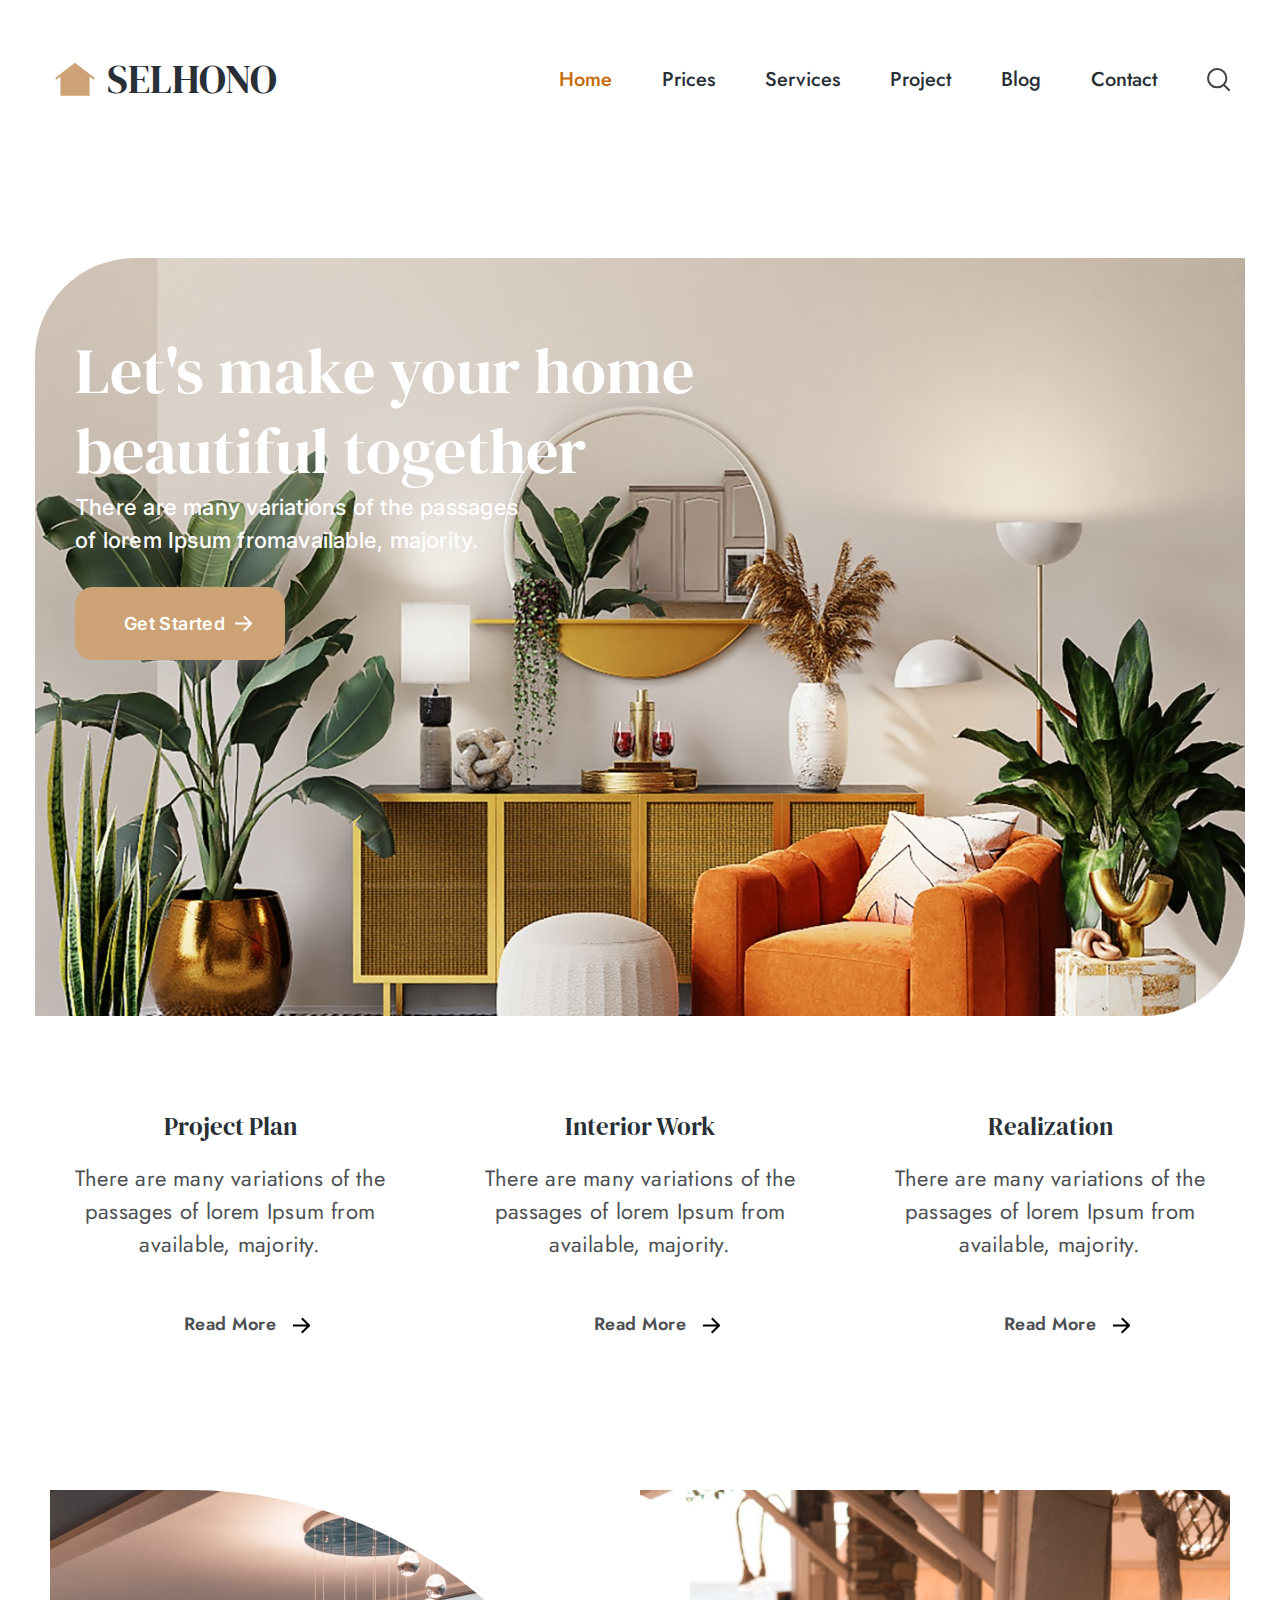
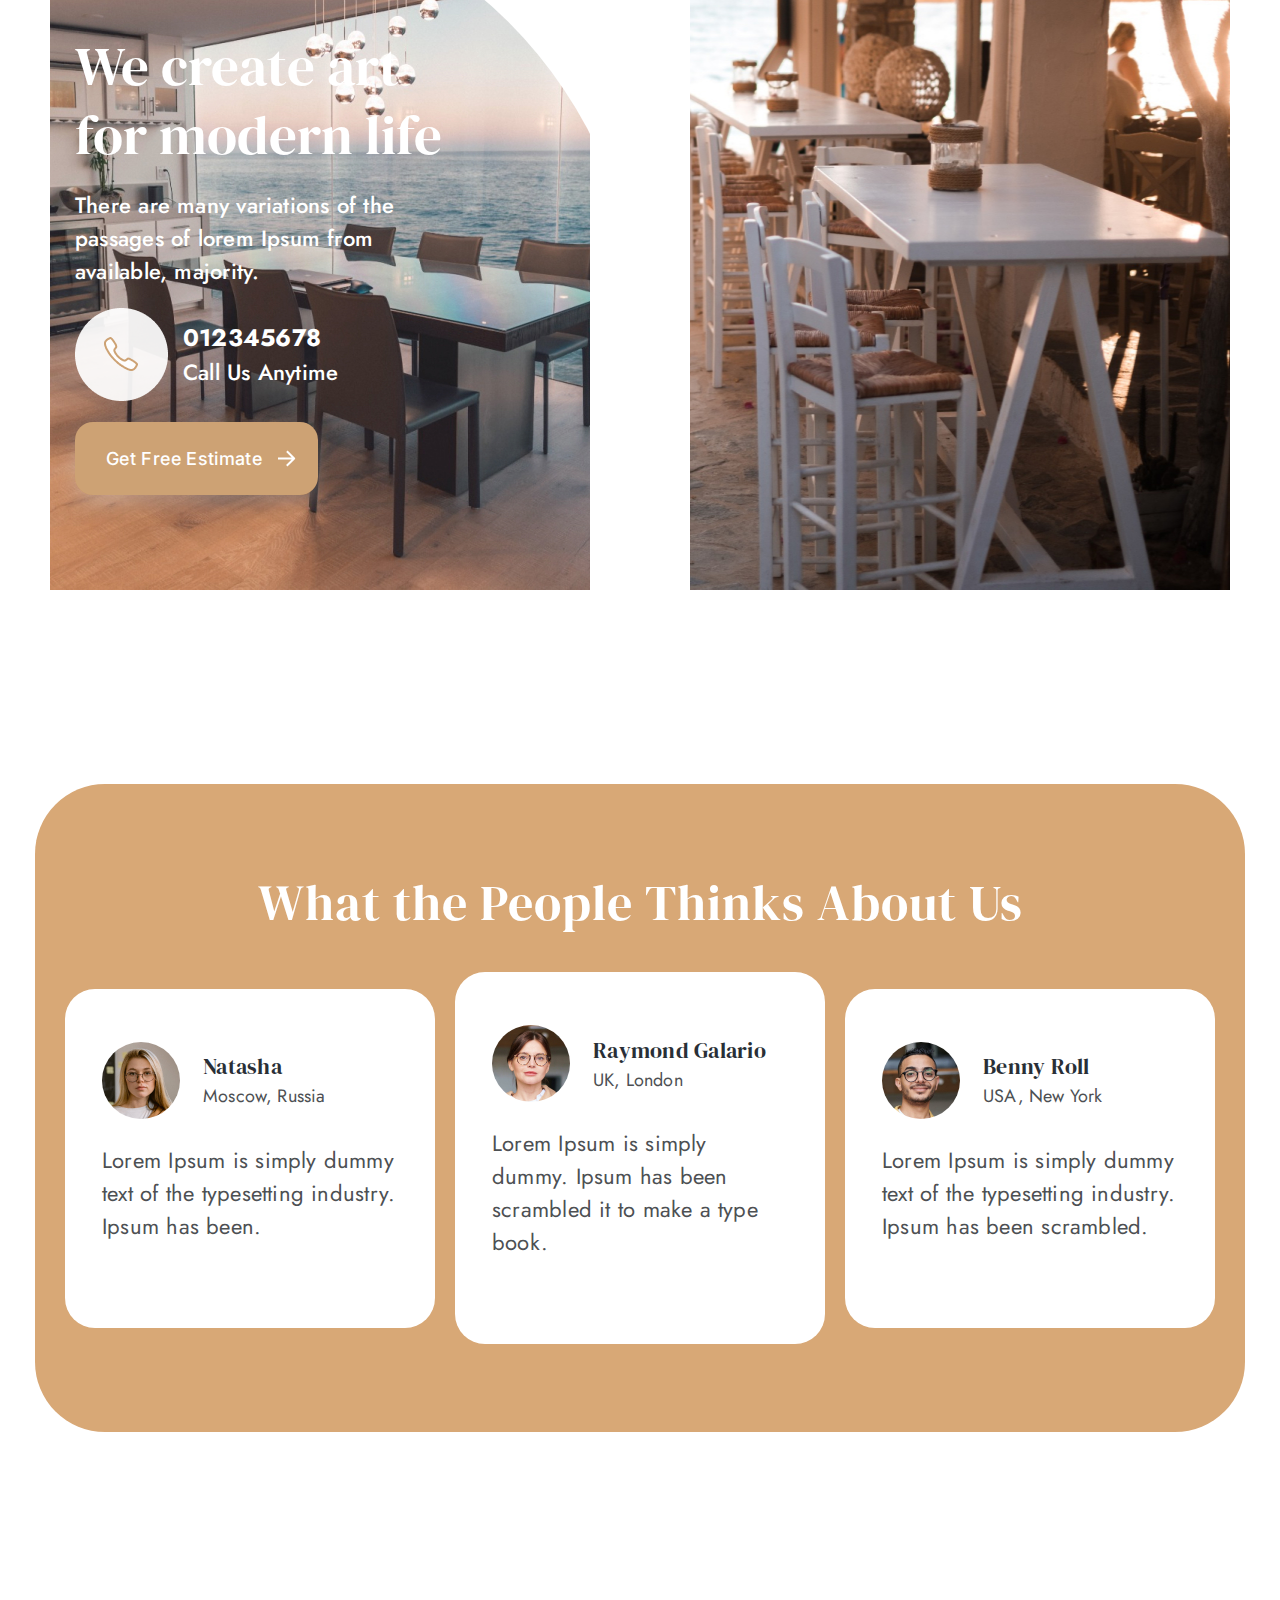
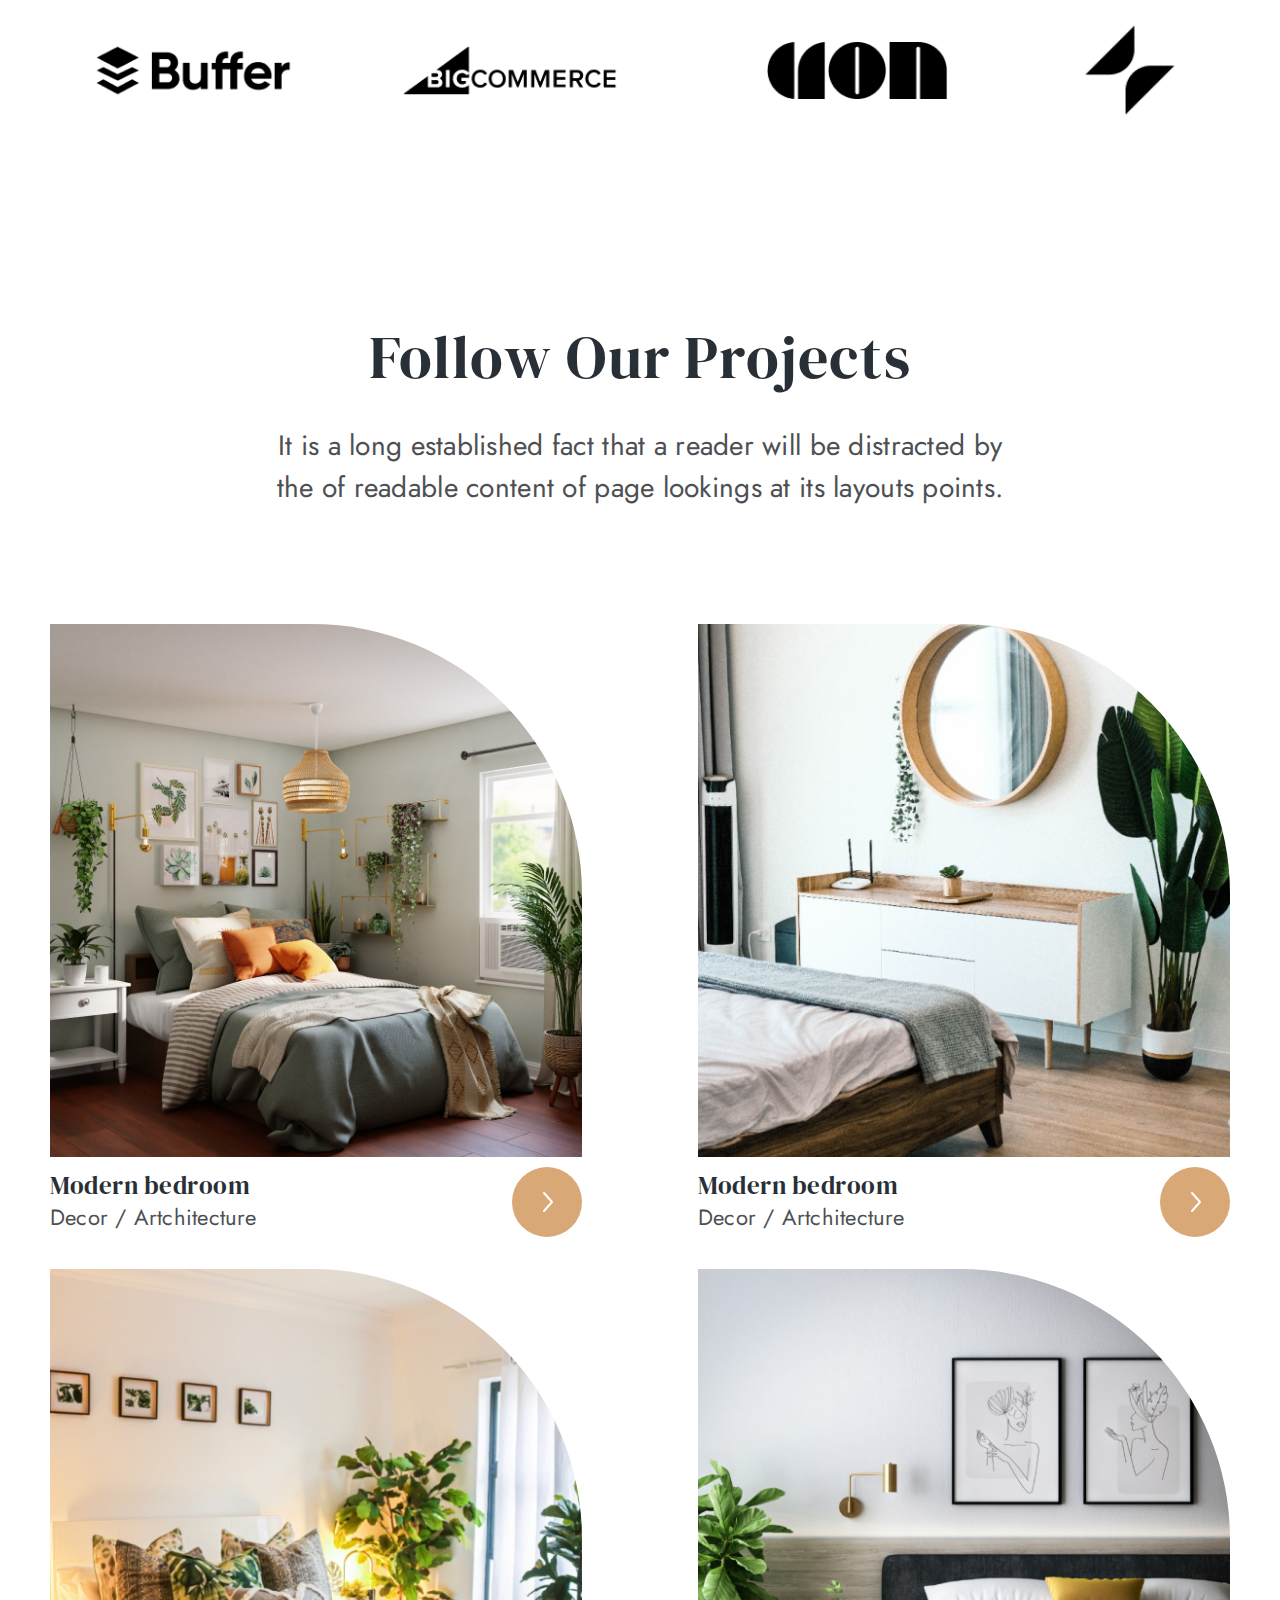
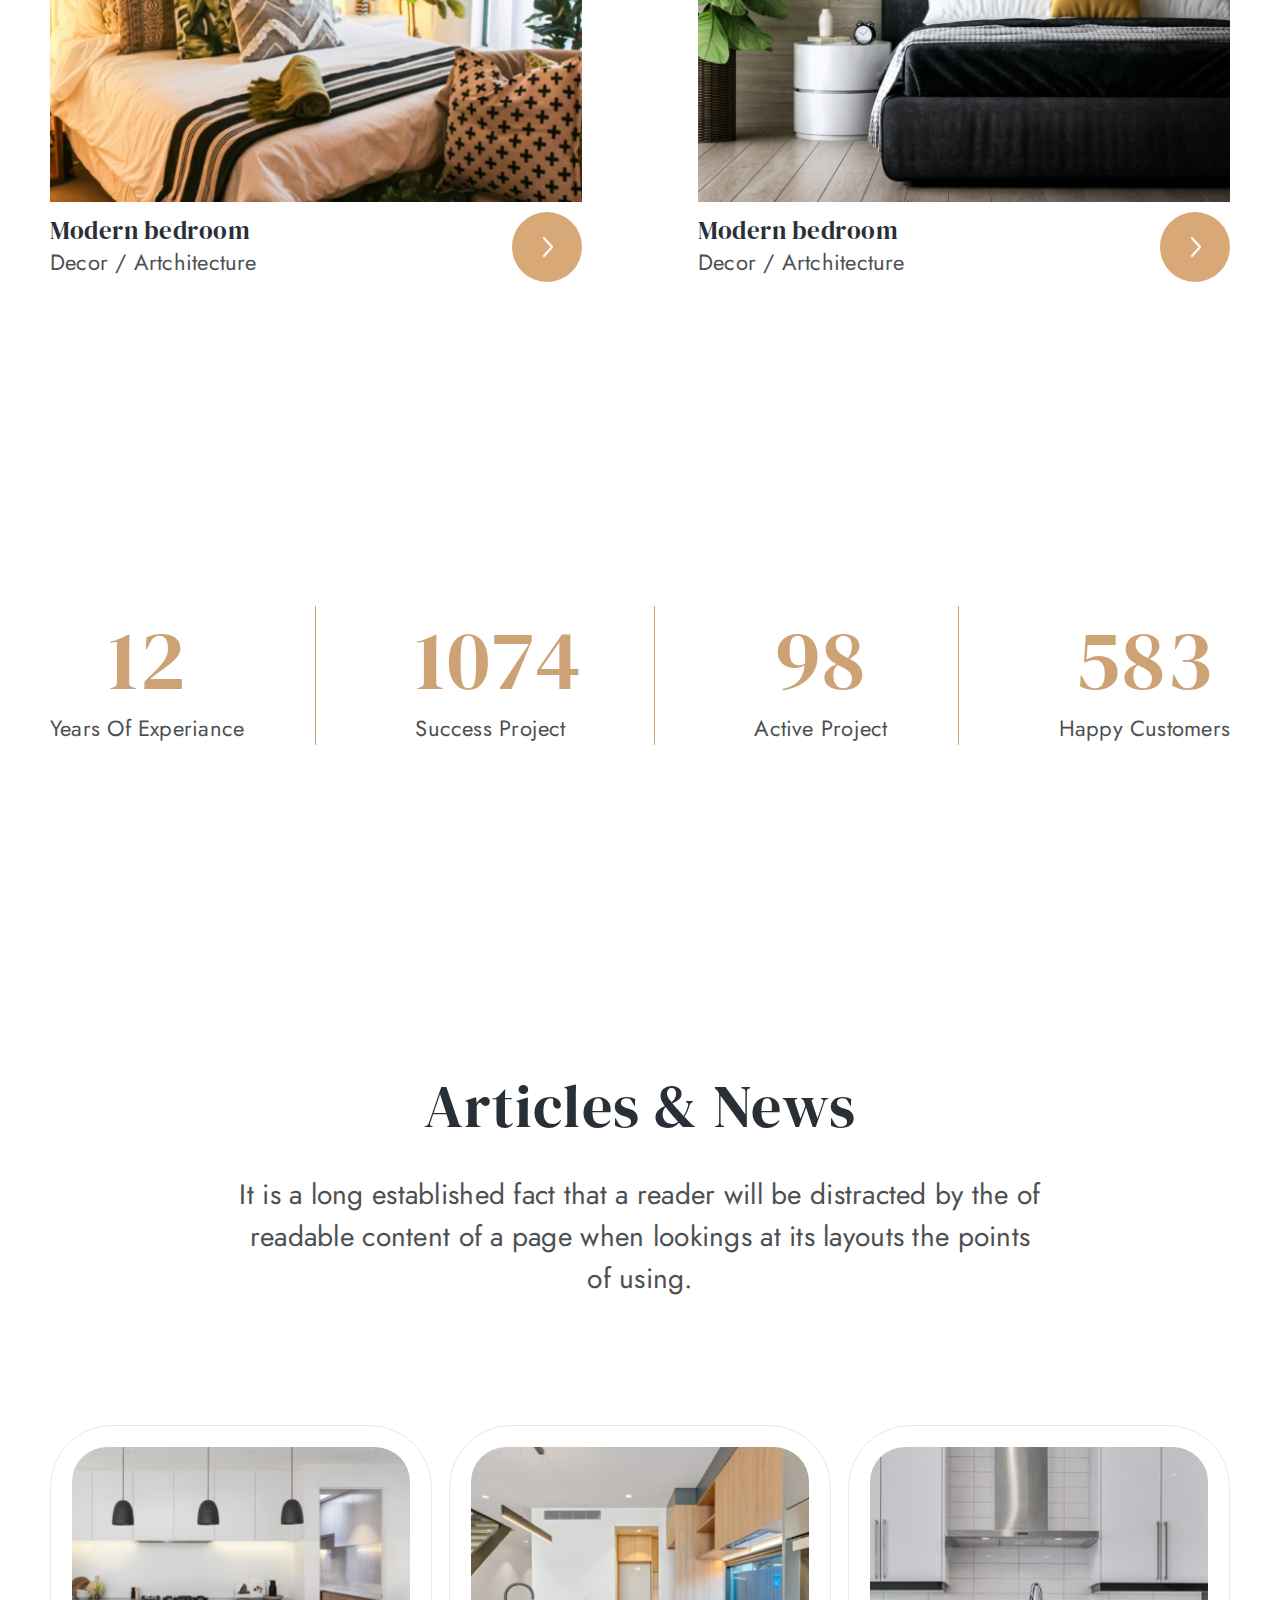
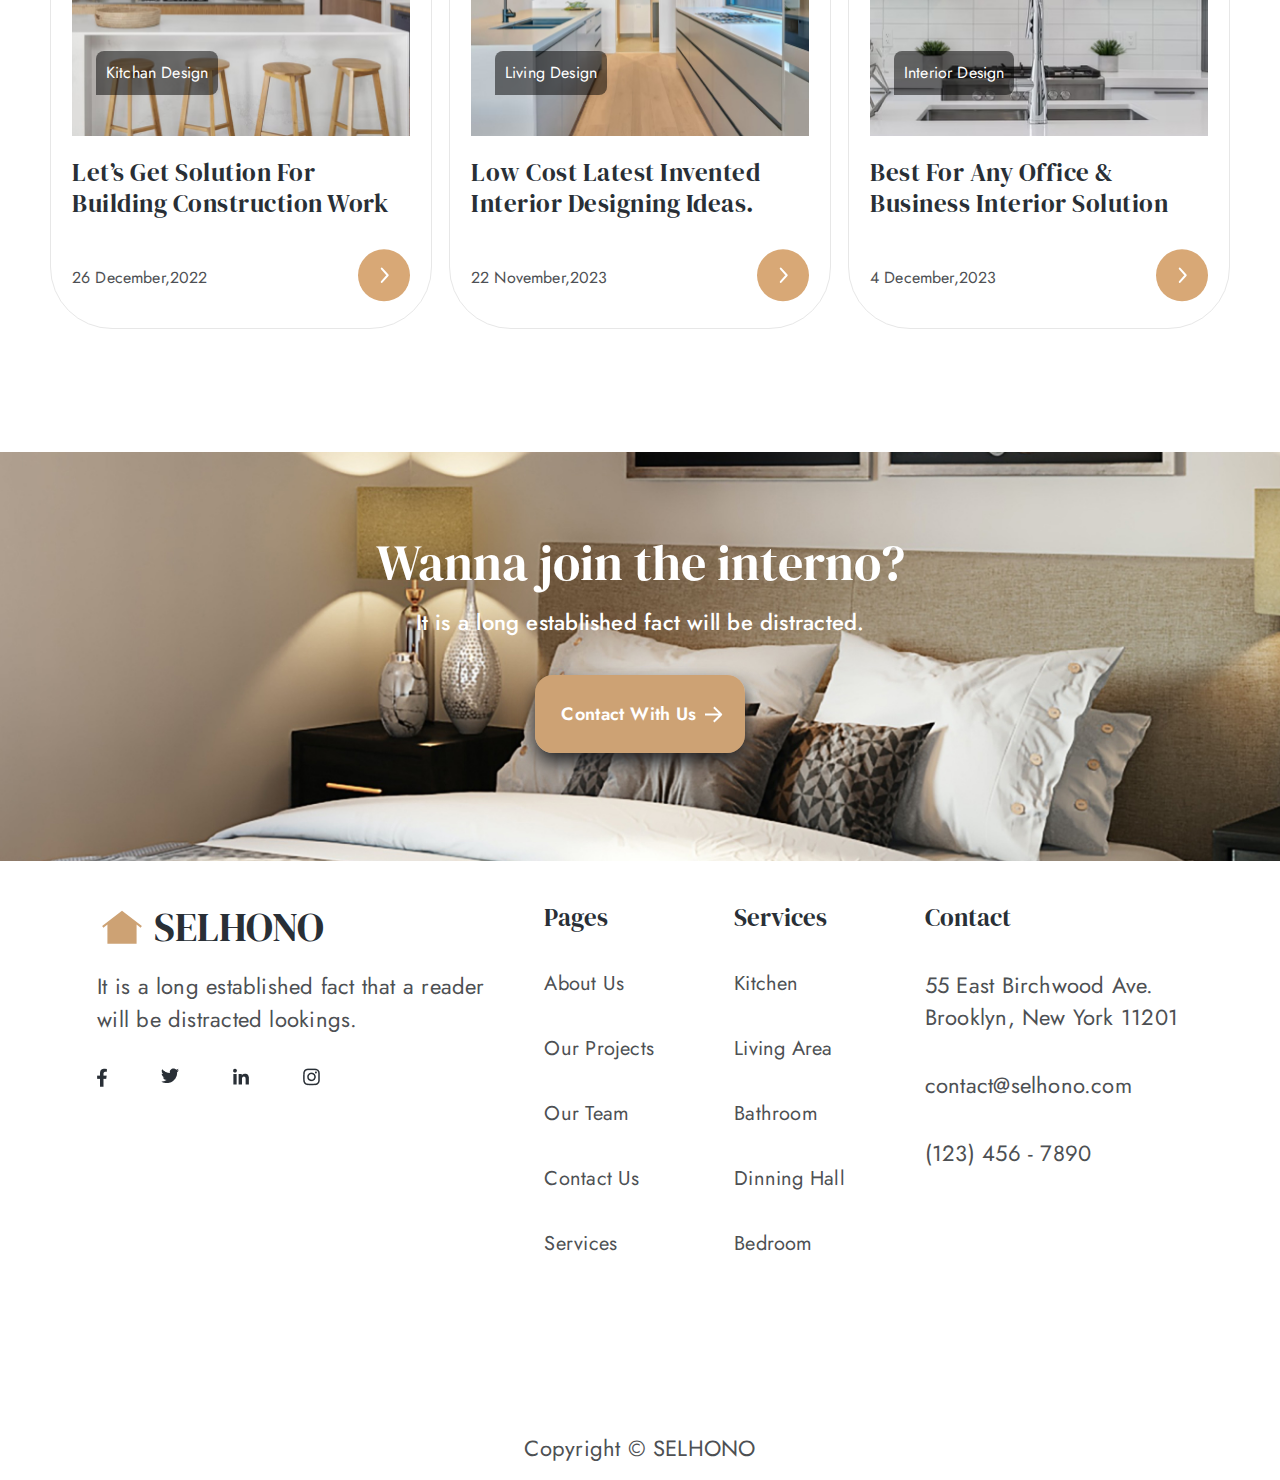
==== commit 454f43b6: "SELHONO V6" ====
--- a/selhono/src/index.html
+++ b/selhono/src/index.html
@@ -4,7 +4,9 @@
     <meta charset="UTF-8" />
     <meta name="viewport" content="width=device-width, initial-scale=1.0" />
     <title>SELHONO | Let's make your home beautiful together</title>
+    <link rel="icon" href="./../img/icons/logo.svg" type="image/x-icon" />
     <link rel="stylesheet" href="./../css/main.css" />
+    <link rel="stylesheet" href="./main.css" />
   </head>
   <body>
     <header class="header">
@@ -28,10 +30,10 @@
               <a href="#" class="header__link currentPage">Home</a>
             </li>
             <li class="header__item">
-              <a href="#" class="header__link">Pages</a>
+              <a href="./prices.html" class="header__link">Prices</a>
             </li>
             <li class="header__item">
-              <a href="#" class="header__link">Services</a>
+              <a href="./services.html" class="header__link">Services</a>
             </li>
             <li class="header__item">
               <a href="#" class="header__link">Project</a>
@@ -59,10 +61,10 @@
                 <a href="#" class="header__burger-link">Home</a>
               </li>
               <li class="header__burger-item">
-                <a href="#" class="header__burger-link">Pages</a>
+                <a href="./prices.html" class="header__burger-link">Prices</a>
               </li>
               <li class="header__burger-item">
-                <a href="#" class="header__burger-link">Services</a>
+                <a href="./services.html" class="header__burger-link">Services</a>
               </li>
               <li class="header__burger-item">
                 <a href="#" class="header__burger-link">Project</a>
@@ -112,7 +114,9 @@
                 </div>
               </div>
               <p class="offers__card-read">
-                <a href="#" class="offers__card-link">Read More</a>
+                <a href="./services.html" class="offers__card-link"
+                  >Read More</a
+                >
               </p>
             </li>
             <li class="offers__card">
@@ -124,7 +128,9 @@
                 </div>
               </div>
               <p class="offers__card-read">
-                <a href="#" class="offers__card-link">Read More</a>
+                <a href="./services.html" class="offers__card-link"
+                  >Read More</a
+                >
               </p>
             </li>
             <li class="offers__card">
@@ -136,7 +142,9 @@
                 </div>
               </div>
               <p class="offers__card-read">
-                <a href="#" class="offers__card-link">Read More</a>
+                <a href="./services.html" class="offers__card-link"
+                  >Read More</a
+                >
               </p>
             </li>
           </ul>
--- a/selhono/css/main.css
+++ b/selhono/css/main.css
@@ -1452,6 +1452,7 @@
 
 .talkForm {
   margin-top: clamp(7.5rem, 3.5rem + 20vw, 18.5rem);
+  margin-bottom: clamp(6.25rem, -0.114rem + 31.82vw, 23.75rem);
 }
 .talkForm__title {
   text-align: center;
@@ -1518,4 +1519,308 @@
   .talkForm__btn::after {
     right: 0px;
   }
+}
+
+.services {
+  background-color: #999;
+  background-image: url("/selhono/img/images/servicesBG.jpg");
+  background-position: center center; /* x y */
+  background-size: cover;
+  background-repeat: no-repeat;
+  padding-top: clamp(5.625rem, 3.625rem + 10vw, 11.125rem);
+  padding-bottom: 90px;
+}
+.services__title {
+  color: #fff;
+  text-align: center;
+  text-shadow: 0px 4px 4px rgba(0, 0, 0, 0.25);
+  font-size: clamp(2.188rem, 1.392rem + 3.98vw, 4.375rem);
+  font-weight: 400;
+  line-height: 1.25; /* 87.5px */
+}
+
+.services__cards {
+  flex-wrap: wrap;
+  justify-content: center;
+}
+.services__card {
+  margin-bottom: 88px;
+}
+
+.work {
+  margin-top: 205px;
+  margin-bottom: clamp(6.25rem, 2.682rem + 17.84vw, 16.063rem);
+}
+.work__title {
+  color: #363b41;
+  text-align: center;
+  font-size: 50px;
+  font-weight: 400;
+  line-height: 1.25; /* 62.5px */
+}
+.work__subtitle {
+  margin-top: 46px;
+  text-align: center;
+  font-family: "Jost";
+  font-size: 22px;
+  font-weight: 400;
+  line-height: 1.5; /* 33px */
+  letter-spacing: 0.22px;
+  max-width: 802px;
+  margin-left: auto;
+  margin-right: auto;
+}
+.work__cards {
+  margin-top: 156px;
+}
+.work__card {
+  display: flex;
+  align-items: center;
+  justify-content: space-between;
+  position: relative;
+  margin-bottom: 121px;
+}
+@media (max-width: 920px) {
+  .work__card {
+    flex-direction: column;
+  }
+}
+.work__card-num1::after {
+  content: "01";
+  position: absolute;
+  right: 0;
+  top: 0;
+  background-size: auto;
+  background-repeat: no-repeat;
+  color: #c76904;
+  text-align: center;
+  font-size: clamp(3.125rem, 2.216rem + 4.55vw, 5.625rem);
+  font-weight: 400;
+  line-height: 1.5; /* 135px */
+  letter-spacing: 0.9px;
+}
+@media (max-width: 520px) {
+  .work__card-num1::after {
+    color: var(--accent);
+  }
+}
+.work__card-num2::after {
+  content: "02";
+  position: absolute;
+  left: 0;
+  top: 0;
+  background-size: auto;
+  background-repeat: no-repeat;
+  color: #c76904;
+  text-align: center;
+  font-size: clamp(3.125rem, 2.216rem + 4.55vw, 5.625rem);
+  font-weight: 400;
+  line-height: 1.5; /* 135px */
+  letter-spacing: 0.9px;
+}
+@media (max-width: 520px) {
+  .work__card-num2::after {
+    color: var(--accent);
+  }
+}
+.work__card-num3::after {
+  content: "03";
+  position: absolute;
+  right: 0;
+  top: 0;
+  background-size: auto;
+  background-repeat: no-repeat;
+  color: #c76904;
+  text-align: center;
+  font-size: clamp(3.125rem, 2.216rem + 4.55vw, 5.625rem);
+  font-weight: 400;
+  line-height: 1.5; /* 135px */
+  letter-spacing: 0.9px;
+}
+@media (max-width: 520px) {
+  .work__card-num3::after {
+    color: var(--accent);
+  }
+}
+.work__card-num4::after {
+  content: "04";
+  position: absolute;
+  left: 0;
+  top: 0;
+  background-size: auto;
+  background-repeat: no-repeat;
+  color: #c76904;
+  text-align: center;
+  font-size: clamp(3.125rem, 2.216rem + 4.55vw, 5.625rem);
+  font-weight: 400;
+  line-height: 1.5; /* 135px */
+  letter-spacing: 0.9px;
+}
+@media (max-width: 520px) {
+  .work__card-num4::after {
+    color: var(--accent);
+  }
+}
+.work__card-img img {
+  border-radius: 0px 300px 0px 400px;
+}
+@media (max-width: 520px) {
+  .work__card-img img {
+    border-radius: 0;
+  }
+}
+.work__card-imgR img {
+  border-radius: 300px 0px 400px 0px;
+}
+@media (max-width: 520px) {
+  .work__card-imgR img {
+    border-radius: 0;
+  }
+}
+.work__card-text {
+  margin-left: 93px;
+}
+@media (max-width: 920px) {
+  .work__card-text {
+    margin-left: 0;
+    margin-top: 50px;
+  }
+}
+.work__card-title {
+  color: #292f36;
+  font-size: 35px;
+  font-weight: 400;
+  line-height: 1.25; /* 43.75px */
+}
+.work__card-desc {
+  padding-top: 11px;
+  color: #4d5053;
+  font-family: "Jost";
+  font-size: 22px;
+  font-weight: 400;
+  line-height: 1.5; /* 33px */
+  letter-spacing: 0.22px;
+  max-width: 456px;
+  margin-left: auto;
+  margin-right: auto;
+}
+.work__card-left {
+  flex-direction: row-reverse;
+}
+@media (max-width: 920px) {
+  .work__card-left {
+    flex-direction: column;
+  }
+}
+.work__card-textR {
+  margin-left: 0;
+}
+
+.prices {
+  margin-bottom: clamp(6.25rem, 3.795rem + 12.27vw, 13rem);
+}
+.prices__title {
+  background-color: #999;
+  background-image: url("/selhono/img/images/pricesBG.jpg");
+  background-position: center center; /* x y */
+  background-size: cover;
+  background-repeat: no-repeat;
+  color: #fff;
+  text-align: center;
+  text-shadow: 0px 4px 4px rgba(0, 0, 0, 0.25);
+  font-size: clamp(3.125rem, 2.67rem + 2.27vw, 4.375rem);
+  font-weight: 400;
+  padding: clamp(5.625rem, 3.625rem + 10vw, 11.125rem) 0 90px;
+}
+.prices__cards {
+  margin-top: clamp(5.625rem, 3.511rem + 10.57vw, 11.438rem);
+  display: flex;
+  align-items: center;
+  justify-content: space-between;
+  gap: 30px;
+}
+@media (max-width: 850px) {
+  .prices__cards {
+    flex-wrap: wrap;
+    justify-content: center;
+    gap: 80px;
+  }
+}
+.prices__card {
+  text-align: center;
+  font-size: 25px;
+  font-weight: 400;
+  line-height: 1.5; /* 37.5px */
+  letter-spacing: 0.25px;
+}
+.prices__card-price {
+  line-height: 1.2;
+}
+.prices__card-price span {
+  font-size: 85px;
+}
+.prices__card-list {
+  padding-top: 65px;
+}
+.prices__card-item {
+  color: #4d5053;
+  text-align: center;
+  font-family: "Jost";
+  font-size: 20px;
+  font-weight: 400;
+  line-height: 2.5; /* 50px */
+  letter-spacing: 0.2px;
+}
+.prices__card-btn {
+  display: inline-block;
+  margin-top: 28px;
+  padding: 26px 73px 26px 48px;
+  color: #fff;
+  background-color: var(--textColor);
+  text-align: center;
+  font-family: "Jost";
+  font-size: 18px;
+  font-weight: 600;
+  letter-spacing: 0.36px;
+  box-shadow: 0px 10px 20px 0px rgba(192, 192, 192, 0.35);
+  border-radius: 18px;
+  transition: all 0.2s ease-in;
+  position: relative;
+}
+.prices__card-btn:hover {
+  background-color: #3e464e;
+}
+.prices__card-btn:active {
+  background-color: #23262b;
+}
+.prices__card-btn:focus {
+  background-color: #3e464e;
+}
+.prices__card-btn::after {
+  content: "";
+  position: absolute;
+  background-image: url("/selhono/img/icons/arrow-right.svg");
+  width: 30px;
+  height: 30px;
+  bottom: 18px;
+  right: 30px;
+  background-size: auto;
+  background-repeat: no-repeat;
+}
+.card__popular-price {
+  color: var(--accent);
+}
+
+.card__popular-btn {
+  background-color: var(--accent);
+}
+.card__popular-btn:hover {
+  background-color: #ccaa86;
+}
+.card__popular-btn:active {
+  background-color: #d8a874;
+}
+.card__popular-btn:focus {
+  background-color: #ccaa86;
+  border-color: #d8a874;
 }/*# sourceMappingURL=main.css.map */